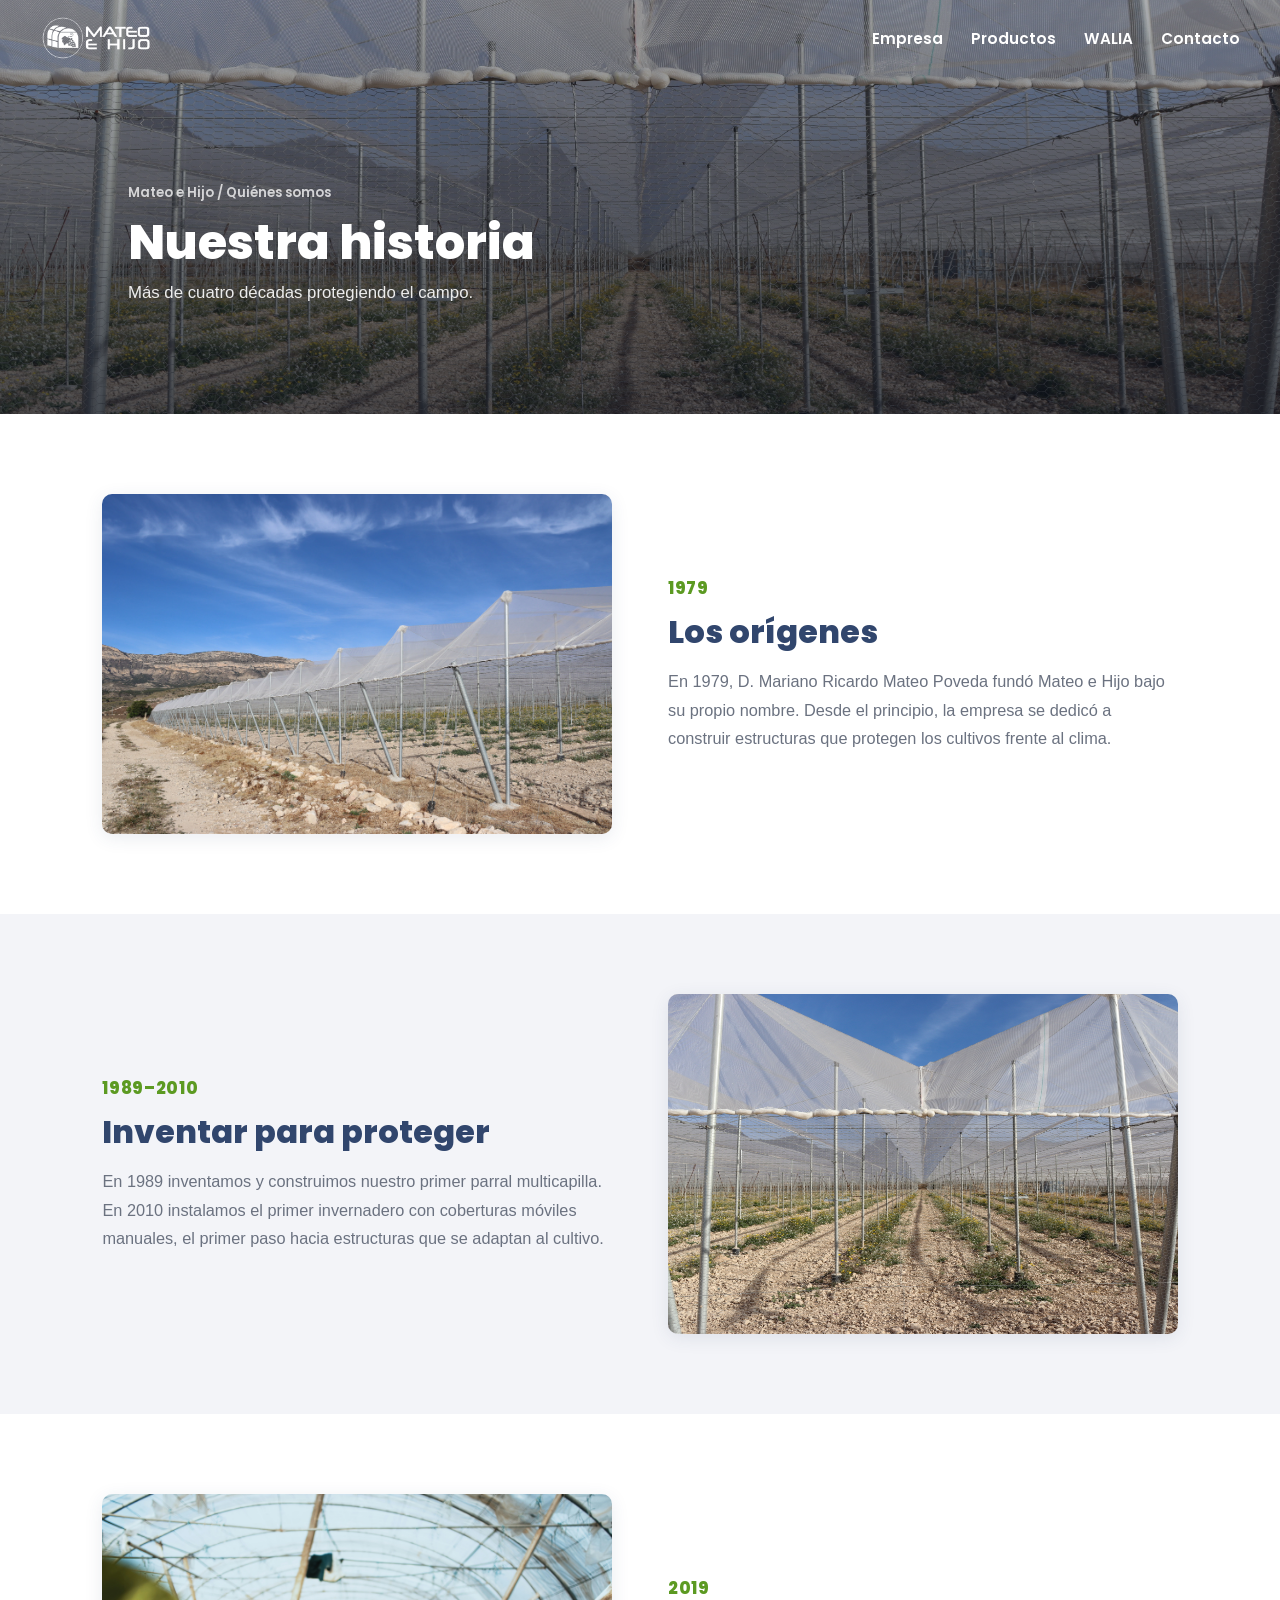
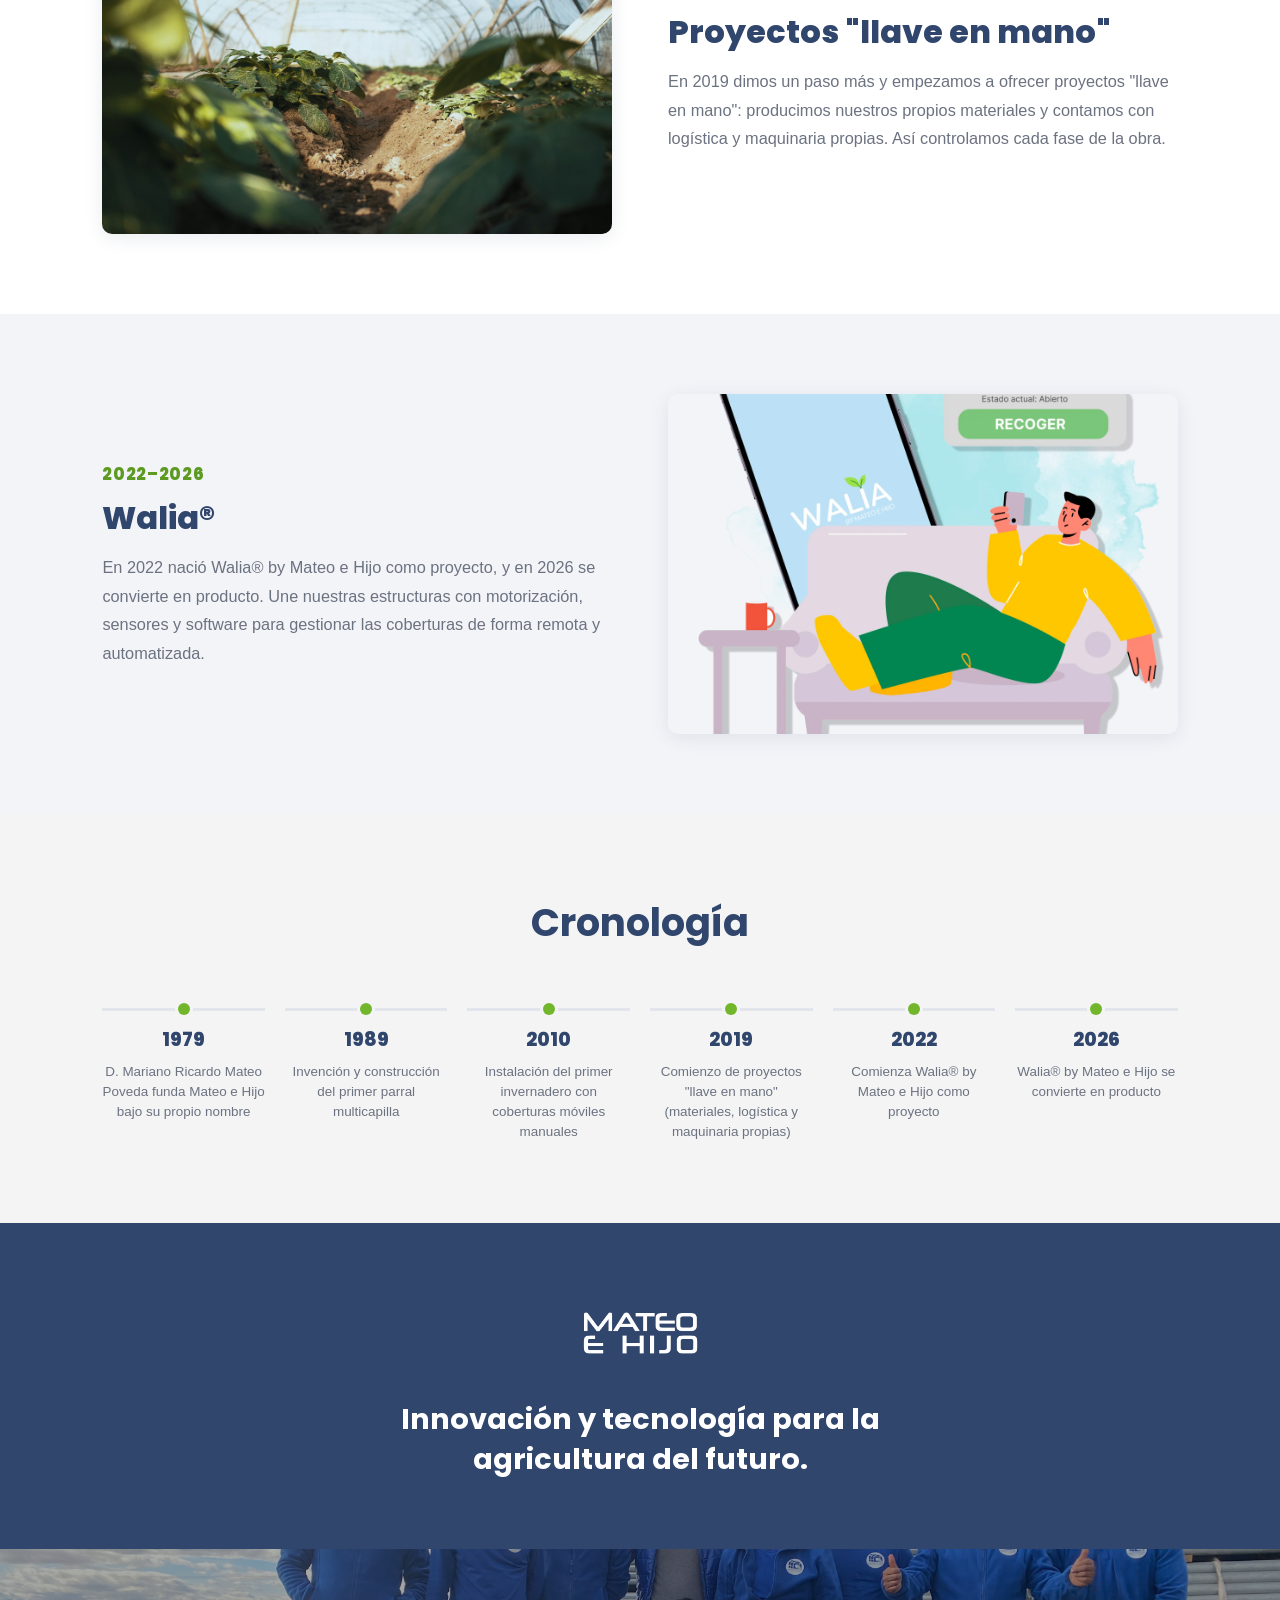
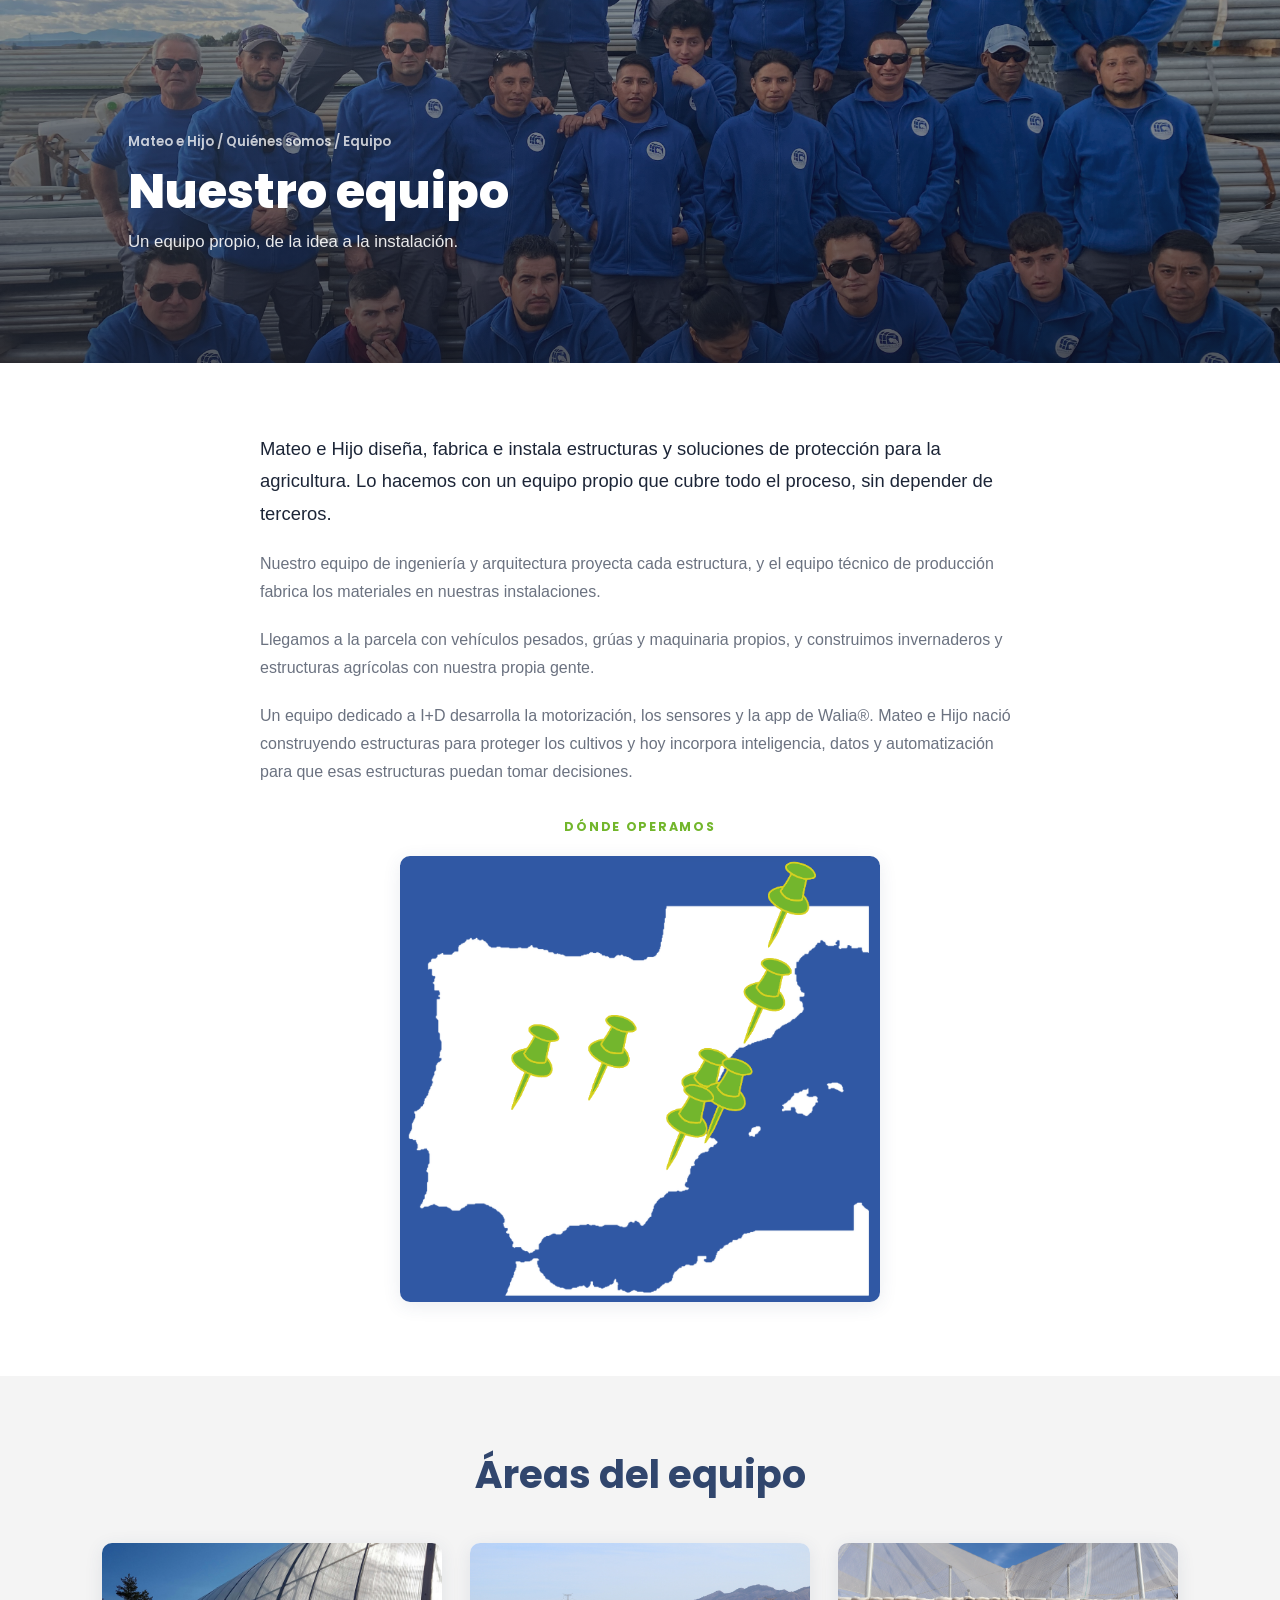
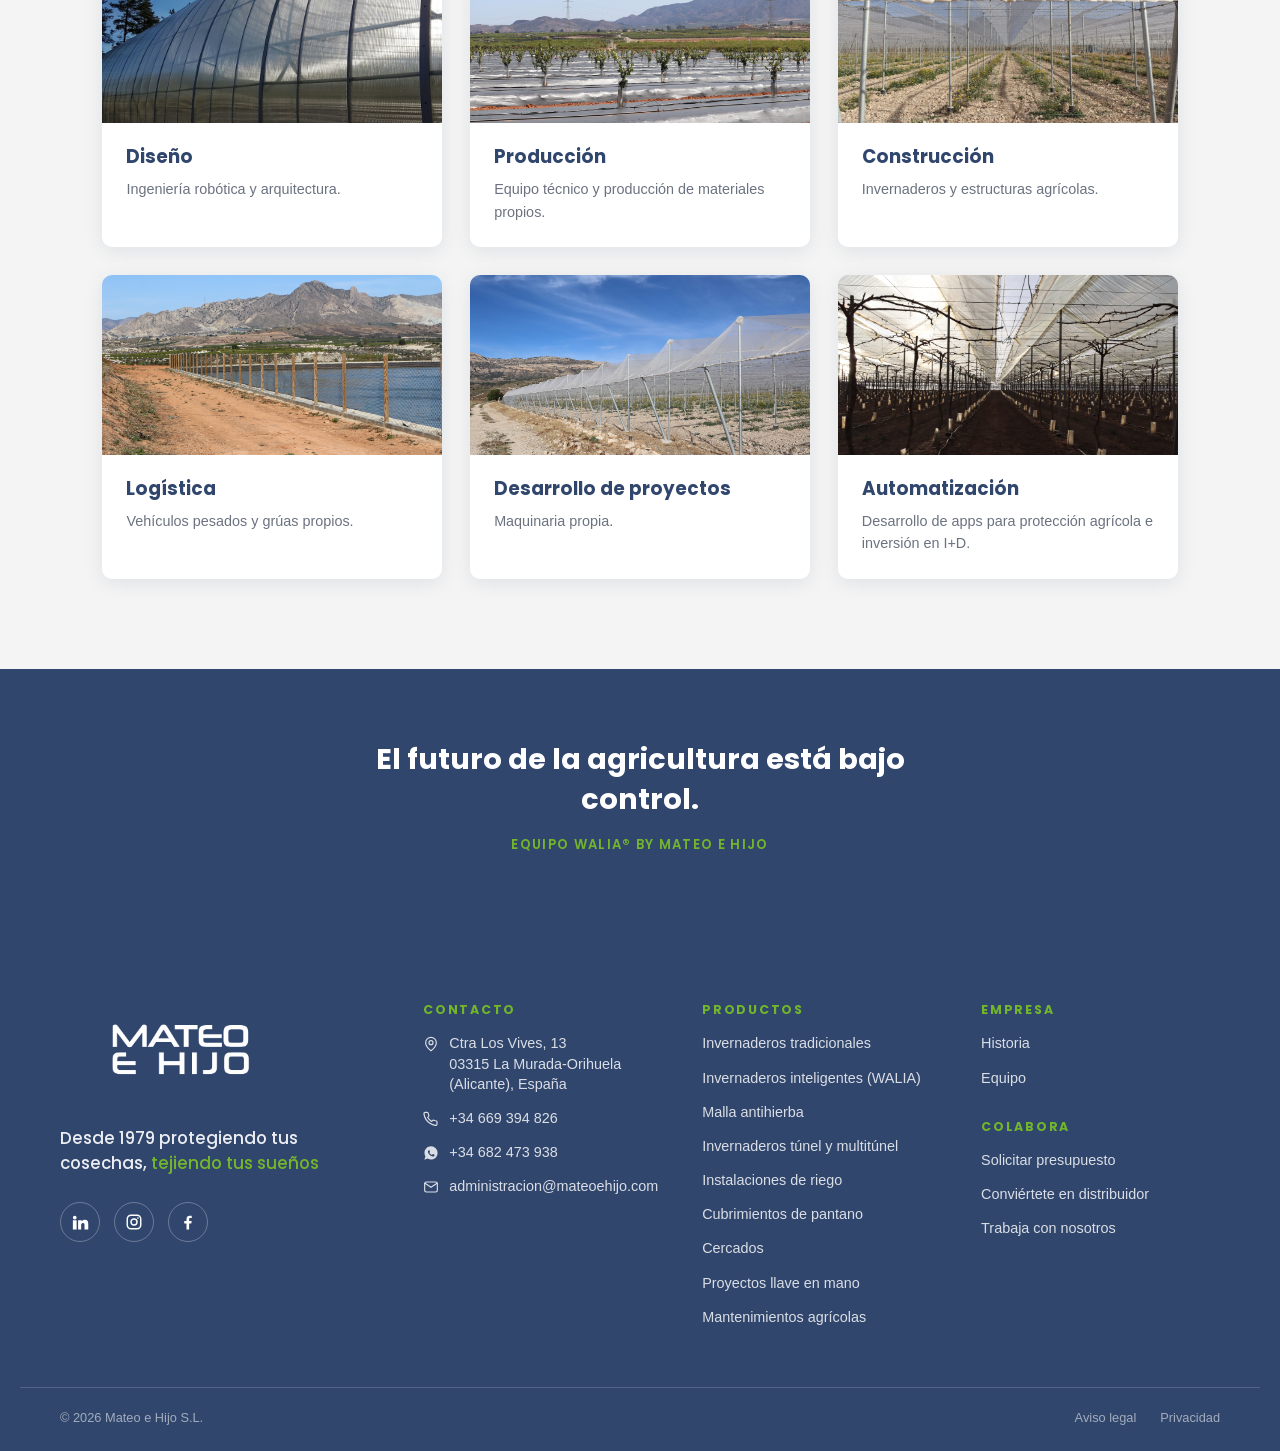
==== empresa/empresa.html @ 3760b64e "pagina historia y equipo" ====
<!DOCTYPE html>
<html lang="es">
<head>
<meta charset="UTF-8">
<meta name="viewport" content="width=device-width, initial-scale=1.0">
<title>Quiénes somos — Historia y equipo | Mateo e Hijo</title>
<meta name="description" content="Desde 1979, Mateo e Hijo diseña, fabrica e instala estructuras agrícolas y WALIA con un equipo propio que cubre todo el proceso, de la idea a la instalación.">
<link rel="stylesheet" href="https://fonts.googleapis.com/css2?family=Poppins:wght@400;500;600;700;800&display=swap">
<link rel="stylesheet" href="../styles.css">
<link rel="stylesheet" href="empresa.css">
</head>
<body data-base="../">

<nav id="navbar">
  <a href="../index.html" class="nav-logo">
    <img src="../assets/logo-rect-white.webp" alt="Mateo e Hijo" class="logo-white">
    <img src="../assets/logo.png" alt="Mateo e Hijo" class="logo-color">
  </a>
  <button id="navToggle" aria-label="Abrir menú" aria-expanded="false">
    <span></span><span></span><span></span>
  </button>
  <ul id="navMenu">
    <li class="has-dropdown">
      <a href="#historia">Empresa</a>
      <div class="dropdown">
        <a href="#historia">Historia</a>
        <a href="#equipo">Equipo</a>
      </div>
    </li>
    <li class="has-dropdown">
      <a href="../productos/productos.html">Productos</a>
      <div class="dropdown" id="productosDropdown"></div>
    </li>
    <li><a href="../walia/walia.html">WALIA</a></li>
    <li class="has-dropdown">
      <a href="../index.html#formulario">Contacto</a>
      <div class="dropdown">
        <a href="../index.html?asunto=Solicitar%20presupuesto#formulario">Solicitar presupuesto</a>
        <a href="../index.html?asunto=Conviértete%20en%20distribuidor#formulario">Conviértete en distribuidor</a>
        <a href="../index.html?asunto=Trabaja%20con%20nosotros#formulario">Trabaja con nosotros</a>
      </div>
    </li>
  </ul>
</nav>

<!-- ============ HISTORIA ============ -->
<header id="historia" class="emp-hero">
  <img src="../assets/cat-invernaderos-tradicionales.jpg" alt="Parral agrícola de Mateo e Hijo" class="emp-hero-img">
  <div class="emp-hero-scrim"></div>
  <div class="emp-hero-content">
    <span class="emp-breadcrumb"><a href="../index.html">Mateo e Hijo</a> / Quiénes somos</span>
    <h1>Nuestra historia</h1>
    <p>Más de cuatro décadas protegiendo el campo.</p>
  </div>
</header>

<section class="emp-block">
  <div class="emp-split">
    <div class="emp-split-media">
      <!-- Imagen provisional: sustituir por foto real de los orígenes (IMG_1975) cuando esté disponible en alta resolución -->
      <img src="../assets/cat-llave-en-mano.jpg" alt="Estructura agrícola en el campo, imagen provisional de los orígenes de la empresa">
    </div>
    <div class="emp-split-copy">
      <span class="emp-split-year">1979</span>
      <h2>Los orígenes</h2>
      <p>En 1979, D. Mariano Ricardo Mateo Poveda fundó Mateo e Hijo bajo su propio nombre. Desde el principio, la empresa se dedicó a construir estructuras que protegen los cultivos frente al clima.</p>
    </div>
  </div>
</section>

<section class="emp-block emp-block-alt">
  <div class="emp-split">
    <div class="emp-split-copy">
      <span class="emp-split-year">1989–2010</span>
      <h2>Inventar para proteger</h2>
      <p>En 1989 inventamos y construimos nuestro primer parral multicapilla. En 2010 instalamos el primer invernadero con coberturas móviles manuales, el primer paso hacia estructuras que se adaptan al cultivo.</p>
    </div>
    <div class="emp-split-media">
      <img src="../assets/cat-invernaderos-tradicionales.jpg" alt="Parral multicapilla en el campo">
    </div>
  </div>
</section>

<section class="emp-block">
  <div class="emp-split">
    <div class="emp-split-media">
      <!-- Imagen provisional: sustituir por foto real de camión con grúa / maquinaria propia (IMG_1975) cuando esté disponible en alta resolución -->
      <img src="../assets/cat-mantenimientos.jpg" alt="Trabajo agrícola en invernadero, imagen provisional de los proyectos llave en mano">
    </div>
    <div class="emp-split-copy">
      <span class="emp-split-year">2019</span>
      <h2>Proyectos "llave en mano"</h2>
      <p>En 2019 dimos un paso más y empezamos a ofrecer proyectos "llave en mano": producimos nuestros propios materiales y contamos con logística y maquinaria propias. Así controlamos cada fase de la obra.</p>
    </div>
  </div>
</section>

<section class="emp-block emp-block-alt">
  <div class="emp-split">
    <div class="emp-split-copy">
      <span class="emp-split-year">2022–2026</span>
      <h2>Walia®</h2>
      <p>En 2022 nació Walia® by Mateo e Hijo como proyecto, y en 2026 se convierte en producto. Une nuestras estructuras con motorización, sensores y software para gestionar las coberturas de forma remota y automatizada.</p>
    </div>
    <div class="emp-split-media">
      <img src="../assets/walia-app.png" alt="Captura de la app Walia® controlando el estado de un invernadero desde el móvil">
    </div>
  </div>
</section>

<section class="emp-timeline-section">
  <h2 class="section-heading">Cronología</h2>
  <div class="emp-timeline">
    <div class="emp-timeline-item">
      <span class="emp-timeline-year">1979</span>
      <p>D. Mariano Ricardo Mateo Poveda funda Mateo e Hijo bajo su propio nombre</p>
    </div>
    <div class="emp-timeline-item">
      <span class="emp-timeline-year">1989</span>
      <p>Invención y construcción del primer parral multicapilla</p>
    </div>
    <div class="emp-timeline-item">
      <span class="emp-timeline-year">2010</span>
      <p>Instalación del primer invernadero con coberturas móviles manuales</p>
    </div>
    <div class="emp-timeline-item">
      <span class="emp-timeline-year">2019</span>
      <p>Comienzo de proyectos "llave en mano" (materiales, logística y maquinaria propias)</p>
    </div>
    <div class="emp-timeline-item">
      <span class="emp-timeline-year">2022</span>
      <p>Comienza Walia® by Mateo e Hijo como proyecto</p>
    </div>
    <div class="emp-timeline-item">
      <span class="emp-timeline-year">2026</span>
      <p>Walia® by Mateo e Hijo se convierte en producto</p>
    </div>
  </div>
</section>

<section class="emp-closing">
  <img src="../assets/letras-white.webp" alt="Mateo e Hijo" class="emp-closing-logo">
  <p class="emp-closing-phrase">Innovación y tecnología para la agricultura del futuro.</p>
</section>

<!-- ============ EQUIPO ============ -->
<header id="equipo" class="emp-hero">
  <img src="../assets/IMG_9175.jpg" alt="Equipo de Mateo e Hijo junto al material de invernaderos en la nave" class="emp-hero-img">
  <div class="emp-hero-scrim"></div>
  <div class="emp-hero-content">
    <span class="emp-breadcrumb"><a href="../index.html">Mateo e Hijo</a> / Quiénes somos / Equipo</span>
    <h1>Nuestro equipo</h1>
    <p>Un equipo propio, de la idea a la instalación.</p>
  </div>
</header>

<section class="emp-team-intro">
  <div class="emp-team-intro-inner">
    <p class="emp-lead">Mateo e Hijo diseña, fabrica e instala estructuras y soluciones de protección para la agricultura. Lo hacemos con un equipo propio que cubre todo el proceso, sin depender de terceros.</p>
    <p>Nuestro equipo de ingeniería y arquitectura proyecta cada estructura, y el equipo técnico de producción fabrica los materiales en nuestras instalaciones.</p>
    <p>Llegamos a la parcela con vehículos pesados, grúas y maquinaria propios, y construimos invernaderos y estructuras agrícolas con nuestra propia gente.</p>
    <p>Un equipo dedicado a I+D desarrolla la motorización, los sensores y la app de Walia®. Mateo e Hijo nació construyendo estructuras para proteger los cultivos y hoy incorpora inteligencia, datos y automatización para que esas estructuras puedan tomar decisiones.</p>
  </div>
</section>

<section class="emp-coverage">
  <span class="emp-eyebrow emp-center">Dónde operamos</span>
  <img src="../assets/MAPA.png" alt="Mapa de la zona de Levante español con los puntos donde opera Mateo e Hijo" class="emp-coverage-map">
</section>

<section class="emp-grid-section">
  <h2 class="section-heading">Áreas del equipo</h2>
  <div class="emp-grid">
    <div class="emp-card">
      <div class="emp-card-media">
        <!-- Imagen provisional: sustituir por foto real del equipo de diseño (IMG_1975) cuando esté disponible en alta resolución -->
        <img src="../assets/cat-tunel.jpg" alt="Diseño de estructuras agrícolas, imagen provisional">
      </div>
      <h3>Diseño</h3>
      <p>Ingeniería robótica y arquitectura.</p>
    </div>
    <div class="emp-card">
      <div class="emp-card-media">
        <!-- Imagen provisional: sustituir por foto real del equipo de producción (IMG_1975) cuando esté disponible en alta resolución -->
        <img src="../assets/cat-malla-antihierba.jpg" alt="Producción de materiales propios, imagen provisional">
      </div>
      <h3>Producción</h3>
      <p>Equipo técnico y producción de materiales propios.</p>
    </div>
    <div class="emp-card">
      <div class="emp-card-media">
        <img src="../assets/cat-invernaderos-tradicionales.jpg" alt="Construcción de invernaderos y estructuras agrícolas">
      </div>
      <h3>Construcción</h3>
      <p>Invernaderos y estructuras agrícolas.</p>
    </div>
    <div class="emp-card">
      <div class="emp-card-media">
        <!-- Imagen provisional: sustituir por foto real de vehículos y grúas propios (IMG_1975) cuando esté disponible en alta resolución -->
        <img src="../assets/cat-pantano.jpg" alt="Logística con vehículos pesados y grúas propios, imagen provisional">
      </div>
      <h3>Logística</h3>
      <p>Vehículos pesados y grúas propios.</p>
    </div>
    <div class="emp-card">
      <div class="emp-card-media">
        <img src="../assets/cat-llave-en-mano.jpg" alt="Maquinaria propia para el desarrollo de proyectos">
      </div>
      <h3>Desarrollo de proyectos</h3>
      <p>Maquinaria propia.</p>
    </div>
    <div class="emp-card">
      <div class="emp-card-media">
        <img src="../assets/cat-walia.jpg" alt="Automatización y desarrollo de apps para protección agrícola">
      </div>
      <h3>Automatización</h3>
      <p>Desarrollo de apps para protección agrícola e inversión en I+D.</p>
    </div>
  </div>
</section>

<section class="emp-closing">
  <p class="emp-closing-phrase">El futuro de la agricultura está bajo control.</p>
  <p class="emp-closing-signature">Equipo Walia® by Mateo e Hijo</p>
</section>

<div id="privacyModal" class="modal-overlay" hidden>
  <div class="modal-box">
    <div class="modal-header">
      <h2>Política de Privacidad</h2>
      <button id="closePrivacy" aria-label="Cerrar">×</button>
    </div>
    <div class="modal-body">
      <p>En cumplimiento del Reglamento (UE) 2016/679 y de la Ley Orgánica de Protección de Datos de Carácter Personal, le informamos de que la identidad del responsable que trata sus datos es:</p>
      <p class="modal-bold">MANTENIMIENTOS Y ESTRUCT. AGRÍCOLAS MATEO E HIJO, S.L.U.<br>CIF: B42531897<br>Ctra Los Vives, 13 · 03315 Orihuela (Alicante)<br><a href="mailto:administracion@mateoehijo.com">administracion@mateoehijo.com</a></p>
      <p>Los datos personales que tratamos en nuestra organización son los mínimos necesarios para contactar con usted, con la finalidad de enviarle información, incluida, en su caso, la comercial y/o publicitaria.</p>
      <p>Le informamos de que todos ellos están protegidos con las seguridades necesarias y de que serán conservados exclusivamente hasta la finalización de la relación comercial o laboral. Este tratamiento se basa en nuestro interés legítimo en comunicarnos con usted, en cumplimiento y/o mantenimiento de relaciones comerciales o laborales.</p>
      <p>Le informamos de que no compartiremos sus datos personales facilitados por usted.</p>
      <p>Recuerde que tiene una serie de derechos en relación con el uso de sus datos personales. Le garantizamos el ejercicio del derecho de acceso, rectificación, supresión, oposición, limitación, portabilidad y oposición a la toma de decisiones.</p>
      <p>A fin de que sus datos sean un fiel reflejo de la realidad, no dude en hacer uso de su derecho de rectificación en el caso de que estos sufran alguna modificación, cambio o anulación.</p>
      <p>Puede ejercer todos estos derechos remitiendo un email a la dirección arriba indicada. También tiene derecho a presentar reclamaciones ante la Agencia Española de Protección de Datos y acudir a los Tribunales de Justicia.</p>
    </div>
  </div>
</div>

<footer id="contacto">
  <div class="footer-grid">
    <div class="footer-brand">
      <img src="../assets/letras-white.webp" alt="MATEO E HIJO" class="footer-logo">
      <p class="footer-tagline">Desde 1979 protegiendo tus cosechas, <span class="accent-green">tejiendo tus sueños</span></p>
      <div class="social-links">
        <a href="https://www.linkedin.com/in/mateo-e-hijo-s-l-17a738368/" target="_blank" rel="noopener" aria-label="LinkedIn">
          <svg width="18" height="18" viewBox="0 0 24 24" fill="currentColor"><path d="M4.98 3.5a2.5 2.5 0 1 1 0 5 2.5 2.5 0 0 1 0-5zM2.5 9.5h5V22h-5zM9.5 9.5h4.8v1.7h.07c.67-1.2 2.3-2.05 4.13-2.05 3.3 0 4.5 2 4.5 5.4V22h-5v-6.2c0-1.5-.5-2.6-1.9-2.6-1.3 0-2.1.9-2.4 1.8-.1.3-.13.7-.13 1.1V22h-4.07z"/></svg>
        </a>
        <a href="https://www.instagram.com/mateoehijo.sl/" target="_blank" rel="noopener" aria-label="Instagram">
          <svg width="18" height="18" viewBox="0 0 24 24" fill="none" stroke="currentColor" stroke-width="1.9" stroke-linecap="round"><rect x="3" y="3" width="18" height="18" rx="5"></rect><circle cx="12" cy="12" r="4"></circle><circle cx="17.2" cy="6.8" r="1.1" fill="currentColor" stroke="none"></circle></svg>
        </a>
        <a href="https://www.facebook.com/mateoehijo/" target="_blank" rel="noopener" aria-label="Facebook">
          <svg width="18" height="18" viewBox="0 0 24 24" fill="currentColor"><path d="M13.5 22v-8h2.9l.45-3.4H13.5V8.4c0-.98.28-1.65 1.7-1.65h1.8V3.7c-.31-.04-1.38-.13-2.63-.13-2.6 0-4.37 1.58-4.37 4.5v2.53H7v3.4h3V22z"/></svg>
        </a>
      </div>
    </div>

    <div class="footer-col">
      <span class="footer-heading">Contacto</span>
      <a href="https://www.google.com/maps/search/?api=1&query=Ctra+Los+Vives+13+03315+La+Murada+Orihuela+Alicante" target="_blank" rel="noopener" class="footer-link footer-link-icon">
        <svg width="16" height="16" viewBox="0 0 24 24" fill="none" stroke="currentColor" stroke-width="1.75" stroke-linecap="round"><path d="M20 10c0 6-8 12-8 12s-8-6-8-12a8 8 0 1 1 16 0z"></path><circle cx="12" cy="10" r="3"></circle></svg>
        <span>Ctra Los Vives, 13<br>03315 La Murada-Orihuela<br>(Alicante), España</span>
      </a>
      <a href="tel:+34669394826" class="footer-link footer-link-icon">
        <svg width="16" height="16" viewBox="0 0 24 24" fill="none" stroke="currentColor" stroke-width="1.75" stroke-linecap="round"><path d="M21 16.9v2.6a2 2 0 0 1-2.2 2 19.5 19.5 0 0 1-8.5-3 19.2 19.2 0 0 1-5.9-5.9 19.5 19.5 0 0 1-3-8.6A2 2 0 0 1 3.4 2H6a2 2 0 0 1 2 1.7c.1.9.35 1.8.7 2.7a2 2 0 0 1-.45 2.1L7.1 9.7a15.5 15.5 0 0 0 5.9 5.9l1.2-1.2a2 2 0 0 1 2.1-.45c.9.35 1.8.6 2.7.7A2 2 0 0 1 21 16.9z"></path></svg>
        <span>+34 669 394 826</span>
      </a>
      <a href="https://wa.me/34682473938" target="_blank" rel="noopener" class="footer-link footer-link-icon">
        <svg width="16" height="16" viewBox="0 0 24 24" fill="currentColor"><path d="M12.04 2C6.6 2 2.2 6.4 2.2 11.84c0 1.94.53 3.75 1.45 5.3L2 22l4.98-1.6a9.8 9.8 0 0 0 5.06 1.4c5.44 0 9.84-4.4 9.84-9.84S17.48 2 12.04 2zm5.7 13.9c-.24.68-1.4 1.32-1.94 1.37-.53.05-1.02.2-3.44-.9-2.42-1.1-3.94-3.6-4.06-3.76-.12-.17-.96-1.3-.96-2.48s.62-1.76.84-2c.22-.24.48-.3.65-.3h.46c.15 0 .35-.03.53.42.2.5.66 1.7.72 1.83.06.12.1.27.02.43-.09.17-.5.68-.68.86-.12.13-.25.27-.1.53.14.26.64 1.07 1.37 1.73.94.85 1.73 1.11 1.98 1.24.25.12.4.1.55-.06.15-.17.64-.75.81-1 .18-.26.35-.21.58-.13.24.09 1.5.71 1.76.84.26.13.43.19.5.3.06.1.06.63-.18 1.31z"/></svg>
        <span>+34 682 473 938</span>
      </a>
      <a href="mailto:administracion@mateoehijo.com" class="footer-link footer-link-icon">
        <svg width="16" height="16" viewBox="0 0 24 24" fill="none" stroke="currentColor" stroke-width="1.75" stroke-linecap="round"><rect x="2.5" y="4.5" width="19" height="15" rx="2.5"></rect><path d="m3 6.5 9 6 9-6"></path></svg>
        <span>administracion@mateoehijo.com</span>
      </a>
    </div>

    <div class="footer-col" id="footerProductos">
      <span class="footer-heading">Productos</span>
    </div>

    <div class="footer-col-group">
      <div class="footer-col">
        <span class="footer-heading">Empresa</span>
        <a href="#historia" class="footer-link">Historia</a>
        <a href="#equipo" class="footer-link">Equipo</a>
      </div>
      <div class="footer-col">
        <span class="footer-heading">Colabora</span>
        <a href="../index.html?asunto=Solicitar%20presupuesto#formulario" class="footer-link">Solicitar presupuesto</a>
        <a href="../index.html?asunto=Conviértete%20en%20distribuidor#formulario" class="footer-link">Conviértete en distribuidor</a>
        <a href="../index.html?asunto=Trabaja%20con%20nosotros#formulario" class="footer-link">Trabaja con nosotros</a>
      </div>
    </div>
  </div>

  <div class="footer-bottom">
    <span>© 2026 Mateo e Hijo S.L.</span>
    <div class="footer-bottom-links">
      <a href="../index.html#contacto">Aviso legal</a>
      <a href="#" id="openPrivacy2">Privacidad</a>
    </div>
  </div>
</footer>

<script src="../products-data.js"></script>
<script src="../common.js"></script>
</body>
</html>
---- styles.css ----
:root {
  --meh-navy: #31466D;
  --meh-blue: #3058A4;
  --meh-cyan: #00A9E0;
  --meh-green: #72B62B;
  --meh-green-deep: #5C9A22;
  --meh-white: #FFFFFF;
  --meh-bg: #F0F0F0;
  --meh-surface: #F3F4F8;
  --meh-surface-2: #F4F4F4;
  --meh-line: #E2E5EC;
  --meh-gray-500: #6B7280;
  --meh-ink: #1C2537;
  --shadow-nav: 0 2px 10px rgba(0,0,0,.10);
  --shadow-card: 0 4px 18px rgba(49,70,109,.10);
  --shadow-submenu: 0 8px 16px rgba(0,0,0,.18);
  --radius-md: 10px;
  --radius-pill: 999px;
  --font-display: 'Poppins', 'Segoe UI', Arial, sans-serif;
  --font-body: Arial, 'Helvetica Neue', Helvetica, sans-serif;
}

* { box-sizing: border-box; }
html { scroll-behavior: smooth; }
body { margin: 0; font-family: var(--font-body); background: var(--meh-bg); overflow-x: hidden; color: var(--meh-ink); }
img { max-width: 100%; }
a { color: var(--meh-cyan); text-decoration: none; }
a:hover { color: var(--meh-navy); }

/* ---------- NAV ---------- */
#navbar {
  position: fixed; top: 0; left: 0; right: 0; z-index: 100;
  display: flex; align-items: center; justify-content: space-between;
  padding: 0 40px; height: 76px; background: transparent;
  transition: background .3s ease, box-shadow .3s ease;
}
#navbar.solid { background: var(--meh-surface); box-shadow: var(--shadow-nav); }
.nav-logo { display: flex; align-items: center; gap: 14px; text-decoration: none; }
.nav-logo img { height: 46px; }
.nav-logo .logo-color { display: none; }
#navbar.solid .logo-white { display: none; }
#navbar.solid .logo-color { display: block; }

#navMenu { list-style: none; display: flex; align-items: center; gap: 28px; margin: 0; padding: 0; }
#navMenu > li { position: relative; padding: 26px 0; }
#navMenu > li > a {
  font-family: var(--font-display); font-weight: 600; font-size: .95rem; color: #fff;
}
#navbar.solid #navMenu > li > a { color: var(--meh-navy); }
.dropdown {
  position: absolute; top: 100%; left: -18px; min-width: 200px;
  background: #fff; border-radius: var(--radius-md); box-shadow: var(--shadow-submenu);
  padding: 10px 0; display: none; z-index: 10;
}
#navMenu > li:last-child .dropdown { left: auto; right: -18px; min-width: 250px; }
#navMenu > li:nth-child(2) .dropdown { min-width: 280px; }
#navMenu > li:hover .dropdown, #navMenu > li.open .dropdown { display: block; }
.dropdown a { display: block; padding: 9px 20px; font-size: .9rem; color: var(--meh-navy); }
.dropdown a:hover { color: var(--meh-cyan); }
#navToggle { display: none; background: none; border: none; cursor: pointer; padding: 8px; flex-direction: column; gap: 5px; }
#navToggle span { display: block; width: 26px; height: 2px; background: #fff; transition: background .3s; }
#navbar.solid #navToggle span { background: var(--meh-navy); }

/* ---------- BUTTONS ---------- */
.btn {
  display: inline-block; padding: 14px 32px; border-radius: var(--radius-pill);
  font-family: var(--font-display); font-weight: 600; font-size: 1rem;
  border: none; cursor: pointer; transition: background .3s ease, opacity .3s ease;
}
.btn-green { background: var(--meh-green); color: #fff; }
.btn-green:hover { background: var(--meh-green-deep); color: #fff; }
.btn-primary { background: var(--meh-blue); color: #fff; }
.btn-primary:hover { background: var(--meh-navy); color: #fff; }
.btn-navy { background: var(--meh-navy); color: #fff; }
.btn-navy:hover { background: var(--meh-blue); color: #fff; }

.badge { display: inline-block; padding: 8px 18px; border-radius: var(--radius-pill); font-family: var(--font-display); font-weight: 600; font-size: .85rem; letter-spacing: .04em; }
.badge-green { background: var(--meh-green); color: #fff; }

.accent-green { color: var(--meh-green); }

/* ---------- HERO ---------- */
.hero { position: relative; height: 100vh; min-height: 640px; overflow: hidden; }
.hero-img { position: absolute; inset: 0; width: 100%; height: 100%; object-fit: cover; }
.hero-scrim { position: absolute; inset: 0; background: linear-gradient(180deg, #31466D00, rgba(49,70,109,.75)); }
.hero-content {
  position: relative; z-index: 1; height: 100%; display: flex; flex-direction: column;
  align-items: center; justify-content: center; text-align: center; padding: 0 24px; gap: 26px;
}
.hero-wordmark { width: min(760px, 88vw); height: auto; }
.hero-tagline { color: #fff; font-family: var(--font-display); font-weight: 600; font-size: clamp(1.2rem, 2.4vw, 1.7rem); margin: 0; }
.hero-actions { display: flex; gap: 14px; margin-top: 8px; flex-wrap: wrap; justify-content: center; }

/* ---------- COMPANY STRIP ---------- */
.company-strip {
  background: var(--meh-navy); padding: 70px 10%; display: flex; flex-wrap: wrap;
  gap: 50px; align-items: center; justify-content: center;
}
.stat-callout { text-align: center; color: #fff; flex: 0 0 auto; }
.stat-value { font-family: var(--font-display); font-weight: 800; font-size: 4rem; line-height: 1; }
.stat-label { font-family: var(--font-display); font-weight: 600; font-size: 1.1rem; opacity: .85; }
.stat-range { font-size: .85rem; opacity: .6; margin-top: 4px; }
.company-copy { flex: 1 1 320px; max-width: 520px; }
.company-copy h2 { font-family: var(--font-display); font-weight: 700; font-size: clamp(1.6rem, 3vw, 2.4rem); color: #fff; margin: 0 0 10px; line-height: 1.2; }
.company-copy p { color: rgba(255,255,255,.75); font-size: 1.05rem; margin: 0; }

/* ---------- PRODUCTS / CAROUSEL ---------- */
.products-section { background: var(--meh-surface-2); padding: 70px 0; }
.section-heading {
  text-align: center; font-family: var(--font-display); font-weight: 700; font-size: clamp(1.8rem, 3.5vw, 2.4rem);
  color: var(--meh-navy); margin: 0 0 10px;
}
.products-subheading { text-align: center; color: var(--meh-gray-500); font-size: 1rem; margin: 0; }
.products-subheading a { color: var(--meh-blue); font-weight: 600; }
.products-subheading a:hover { color: var(--meh-navy); }
.carousel { position: relative; max-width: 1100px; margin: 40px auto 0; padding: 0 60px; }
.carousel-viewport { overflow: hidden; border-radius: var(--radius-md); }
.carousel-track { display: flex; transition: transform .5s ease; }
.carousel-slide { flex: 0 0 100%; position: relative; }
.carousel-slide-link { display: block; position: relative; }
.carousel-slide img { width: 100%; height: 460px; object-fit: cover; display: block; }
.carousel-caption {
  position: absolute; left: 0; right: 0; bottom: 0; padding: 24px 32px;
  background: linear-gradient(0deg, rgba(49,70,109,.85), rgba(49,70,109,0));
  display: flex; align-items: center; justify-content: space-between; gap: 12px;
}
.carousel-caption span { color: #fff; font-family: var(--font-display); font-weight: 700; font-size: 1.3rem; }
.carousel-caption::after {
  content: 'Ver más ›'; color: #fff; font-family: var(--font-display); font-weight: 600;
  font-size: .85rem; opacity: .85; white-space: nowrap;
}
.carousel-btn {
  position: absolute; top: 50%; transform: translateY(-50%); width: 44px; height: 44px;
  border-radius: 50%; border: none; background: #fff; box-shadow: var(--shadow-card);
  font-size: 1.2rem; color: var(--meh-navy); cursor: pointer;
}
.carousel-prev { left: 16px; }
.carousel-next { right: 16px; }
.carousel-dots { display: flex; justify-content: center; gap: 8px; margin-top: 20px; }
.carousel-dots span { width: 9px; height: 9px; border-radius: 50%; cursor: pointer; background: #c7cde0; }
.carousel-dots span.active { background: var(--meh-navy); }

/* ---------- WALIA TEASER ---------- */
.walia-teaser { position: relative; min-height: 420px; display: flex; align-items: center; justify-content: center; overflow: hidden; }
.walia-img { position: absolute; inset: 0; width: 100%; height: 100%; object-fit: cover; }
.walia-scrim { position: absolute; inset: 0; background: rgba(49,70,109,.80); }
.walia-content { position: relative; z-index: 1; text-align: center; padding: 40px 24px; display: flex; flex-direction: column; align-items: center; gap: 18px; }
.walia-title { color: #fff; font-family: var(--font-display); font-weight: 800; font-size: clamp(2.4rem, 6vw, 4rem); letter-spacing: .03em; }
.walia-content p { color: #fff; font-size: 1.1rem; margin: 0; }

/* ---------- CONTACT FORM ---------- */
.contact-section { background: var(--meh-bg); padding: 80px 10%; }
#contactForm { max-width: 640px; margin: 40px auto 0; display: flex; flex-direction: column; gap: 22px; }
.field { display: flex; flex-direction: column; gap: 6px; }
.field-row { display: flex; gap: 16px; flex-wrap: wrap; }
.field-row .field { flex: 1 1 200px; }
.field label { font-family: var(--font-display); font-weight: 600; font-size: .85rem; color: var(--meh-navy); }
.field input, .field select, .field textarea {
  padding: 12px 14px; border: 1px solid #d1d5db; border-radius: var(--radius-md);
  font-size: .95rem; font-family: var(--font-body); color: var(--meh-navy); background: #fff;
}
.field textarea { resize: vertical; }
.checkbox-field { display: flex; align-items: flex-start; gap: 10px; margin-top: 4px; }
.checkbox-field input { margin-top: 4px; }
.checkbox-field label { font-size: .82rem; color: var(--meh-gray-500); line-height: 1.5; }
#contactForm button[type="submit"] { align-self: flex-start; }
.form-sent-msg { color: var(--meh-green); font-weight: 600; margin: 0; }

/* ---------- PRIVACY MODAL ---------- */
.modal-overlay { position: fixed; inset: 0; z-index: 200; background: rgba(0,0,0,.55); display: flex; align-items: center; justify-content: center; padding: 24px; }
.modal-overlay[hidden] { display: none; }
.modal-box { background: #fff; border-radius: var(--radius-md); max-width: 720px; width: 100%; max-height: 80vh; overflow-y: auto; padding: 40px 44px; box-shadow: 0 16px 40px rgba(49,70,109,.25); }
.modal-header { display: flex; justify-content: space-between; align-items: flex-start; margin-bottom: 24px; }
.modal-header h2 { font-family: var(--font-display); font-weight: 700; font-size: 1.4rem; color: var(--meh-navy); margin: 0; }
.modal-header button { background: none; border: none; font-size: 1.5rem; color: var(--meh-gray-500); cursor: pointer; padding: 0; line-height: 1; }
.modal-body { font-size: .9rem; color: #374151; line-height: 1.75; }
.modal-body p { margin: 0 0 16px; }
.modal-bold { font-weight: 600; color: var(--meh-navy); }

/* ---------- FOOTER ---------- */
footer#contacto { background: var(--meh-navy); color: #fff; padding: 76px 0 0; }
.footer-grid {
  max-width: 1240px; margin: 0 auto; padding: 0 40px; display: grid;
  grid-template-columns: minmax(280px, 1.15fr) repeat(3, minmax(150px, .85fr)); gap: 56px 40px;
}
.footer-brand { display: flex; flex-direction: column; gap: 26px; }
.footer-logo { width: 240px; height: auto; }
.footer-tagline { margin: 0; font-family: var(--font-display); font-weight: 500; font-size: 1.05rem; line-height: 1.5; color: rgba(255,255,255,.9); max-width: 340px; }
.social-links { display: flex; gap: 14px; }
.social-links a { width: 40px; height: 40px; border-radius: 50%; border: 1px solid rgba(255,255,255,.28); display: flex; align-items: center; justify-content: center; color: #fff; }
.social-links a:hover { border-color: var(--meh-cyan); color: var(--meh-cyan); }
.footer-col { display: flex; flex-direction: column; gap: 14px; }
.footer-col-group { display: flex; flex-direction: column; gap: 30px; }
.footer-heading { font-family: var(--font-display); font-weight: 700; font-size: .78rem; letter-spacing: .14em; text-transform: uppercase; color: var(--meh-green); }
.footer-link { color: rgba(255,255,255,.82); font-size: .9rem; line-height: 1.4; }
.footer-link:hover { color: var(--meh-cyan); }
.footer-link-icon { display: flex; gap: 10px; align-items: flex-start; }
.footer-link-icon svg { flex: 0 0 16px; margin-top: 3px; }
.footer-bottom {
  max-width: 1240px; margin: 60px auto 0; padding: 22px 40px 26px; border-top: 1px solid rgba(255,255,255,.16);
  display: flex; flex-wrap: wrap; gap: 16px; justify-content: space-between; font-size: .8rem; color: rgba(255,255,255,.55);
}
.footer-bottom-links { display: flex; gap: 24px; }
.footer-bottom-links a { color: rgba(255,255,255,.55); }
.footer-bottom-links a:hover { color: var(--meh-cyan); }

/* ---------- RESPONSIVE ---------- */
@media (max-width: 900px) {
  .footer-grid { grid-template-columns: 1fr 1fr; }
}

@media (max-width: 768px) {
  #navToggle { display: flex; }
  #navMenu {
    position: absolute; top: 76px; left: 0; right: 0; background: #fff;
    flex-direction: column; align-items: stretch; gap: 0; padding: 8px 0;
    box-shadow: var(--shadow-nav); display: none;
  }
  #navMenu.open { display: flex; }
  #navMenu > li { padding: 0; width: 100%; }
  #navMenu > li > a { display: block; padding: 16px 24px; color: var(--meh-navy) !important; }
  .dropdown { position: static; box-shadow: none; padding-left: 16px; }
  .company-strip { padding: 50px 6%; }
  .contact-section { padding: 60px 6%; }
  .carousel { padding: 0 44px; }
  .carousel-slide img { height: 320px; }
  .footer-grid { grid-template-columns: 1fr; padding: 0 24px; }
  footer#contacto { padding: 56px 0 0; }
}

@media (max-width: 480px) {
  .hero-actions { flex-direction: column; width: 100%; }
  .hero-actions .btn { text-align: center; }
  .field-row { flex-direction: column; }
  .carousel-slide img { height: 240px; }
  .carousel-btn { width: 36px; height: 36px; }
}
---- empresa/empresa.css ----
/* ---------- PAGE HERO (reused for Historia + Equipo headers) ---------- */
.emp-hero { position: relative; padding-top: 76px; min-height: 46vh; display: flex; align-items: center; overflow: hidden; }
.emp-hero-img { position: absolute; inset: 0; width: 100%; height: 100%; object-fit: cover; }
.emp-hero-scrim { position: absolute; inset: 0; background: linear-gradient(180deg, rgba(15,20,32,.35) 0%, rgba(15,20,32,.72) 100%); }
.emp-hero-content { position: relative; z-index: 1; padding: 56px 10%; max-width: 720px; }
.emp-breadcrumb { color: rgba(255,255,255,.75); font-size: .82rem; font-family: var(--font-display); font-weight: 600; }
.emp-breadcrumb a { color: rgba(255,255,255,.75); }
.emp-breadcrumb a:hover { color: #fff; }
.emp-hero-content h1 { font-family: var(--font-display); font-weight: 800; font-size: clamp(2rem, 4.5vw, 3rem); color: #fff; margin: 14px 0 10px; line-height: 1.1; }
.emp-hero-content p { color: rgba(255,255,255,.9); font-size: 1.05rem; line-height: 1.6; margin: 0; max-width: 560px; }

/* ---------- SHARED EYEBROW / HEADINGS ---------- */
.emp-eyebrow { font-family: var(--font-display); font-weight: 700; font-size: .78rem; letter-spacing: .14em; text-transform: uppercase; color: var(--meh-green); display: block; margin-bottom: 12px; }
.emp-center { text-align: center; }

/* ---------- HISTORIA: ZIGZAG BLOCKS ---------- */
.emp-block { padding: 80px 8%; background: #fff; }
.emp-block-alt { background: var(--meh-surface); }
.emp-split { display: flex; flex-wrap: wrap; align-items: center; gap: 56px; max-width: 1180px; margin: 0 auto; }
.emp-split-media, .emp-split-copy { flex: 1 1 380px; }
.emp-split-media img { width: 100%; height: 340px; object-fit: cover; border-radius: var(--radius-md); box-shadow: var(--shadow-card); display: block; }
.emp-split-year { font-family: var(--font-display); font-weight: 800; font-size: 1.05rem; color: var(--meh-green-deep); display: block; margin-bottom: 12px; letter-spacing: .04em; }
.emp-split-copy h2 { font-family: var(--font-display); font-weight: 800; font-size: clamp(1.5rem, 2.8vw, 2rem); color: var(--meh-navy); margin: 0 0 16px; line-height: 1.2; }
.emp-split-copy p { color: var(--meh-gray-500); font-size: 1.02rem; line-height: 1.75; margin: 0; }

/* ---------- HISTORIA: TIMELINE ---------- */
.emp-timeline-section { padding: 80px 8%; background: var(--meh-surface-2); text-align: center; }
.emp-timeline {
  display: grid; grid-template-columns: repeat(6, 1fr); gap: 20px;
  max-width: 1220px; margin: 48px auto 0;
}
.emp-timeline-item { position: relative; padding-top: 26px; text-align: center; }
.emp-timeline-item::before { content: ''; position: absolute; top: 9px; left: 0; right: 0; height: 3px; background: var(--meh-line); }
.emp-timeline-item::after {
  content: ''; position: absolute; top: 4px; left: 50%; transform: translateX(-50%);
  width: 12px; height: 12px; border-radius: 50%; background: var(--meh-green); box-shadow: 0 0 0 3px var(--meh-surface-2);
}
.emp-timeline-year { display: block; font-family: var(--font-display); font-weight: 800; font-size: 1.2rem; color: var(--meh-navy); margin-bottom: 8px; }
.emp-timeline-item p { font-size: .84rem; color: var(--meh-gray-500); line-height: 1.5; margin: 0; }

/* ---------- SHARED CLOSING BANNER ---------- */
.emp-closing { padding: 70px 8%; text-align: center; background: var(--meh-navy); }
.emp-closing-logo { width: 200px; height: auto; margin: 0 auto 24px; display: block; }
.emp-closing-phrase { font-family: var(--font-display); font-weight: 700; font-size: clamp(1.3rem, 2.6vw, 1.8rem); color: #fff; margin: 0 auto; max-width: 620px; line-height: 1.4; }
.emp-closing-signature { margin: 16px 0 0; font-family: var(--font-display); font-weight: 600; font-size: .82rem; letter-spacing: .1em; text-transform: uppercase; color: var(--meh-green); }

/* ---------- EQUIPO: INTRO ---------- */
.emp-team-intro { padding: 70px 8% 16px; background: #fff; }
.emp-team-intro-inner { max-width: 760px; margin: 0 auto; display: flex; flex-direction: column; gap: 20px; }
.emp-team-intro-inner p { font-size: 1rem; line-height: 1.75; color: var(--meh-gray-500); margin: 0; }
.emp-team-intro-inner p.emp-lead { font-size: 1.15rem; color: var(--meh-ink); font-weight: 500; }

/* ---------- EQUIPO: COVERAGE MAP ---------- */
.emp-coverage { padding: 16px 8% 70px; background: #fff; text-align: center; }
.emp-coverage-map { max-width: 480px; width: 100%; height: auto; margin-top: 8px; border-radius: var(--radius-md); box-shadow: var(--shadow-card); }

/* ---------- EQUIPO: CARD GRID ---------- */
.emp-grid-section { padding: 70px 8% 90px; background: var(--meh-surface-2); }
.emp-grid { display: grid; grid-template-columns: repeat(auto-fit, minmax(260px, 1fr)); gap: 28px; max-width: 1200px; margin: 40px auto 0; }
.emp-card { background: #fff; border-radius: var(--radius-md); overflow: hidden; box-shadow: var(--shadow-card); display: flex; flex-direction: column; }
.emp-card-media { height: 180px; overflow: hidden; }
.emp-card-media img { width: 100%; height: 100%; object-fit: cover; display: block; }
.emp-card h3 { font-family: var(--font-display); font-weight: 700; font-size: 1.15rem; color: var(--meh-navy); margin: 20px 24px 8px; }
.emp-card p { font-size: .9rem; color: var(--meh-gray-500); line-height: 1.55; margin: 0 24px 24px; }

/* ---------- RESPONSIVE ---------- */
@media (max-width: 900px) {
  .emp-timeline { grid-template-columns: repeat(3, 1fr); }
  .emp-timeline-item { padding-top: 24px; margin-bottom: 20px; }
}

@media (max-width: 768px) {
  .emp-hero-content { padding: 40px 6%; }
  .emp-block { padding: 56px 6%; }
  .emp-split { gap: 32px; }
  .emp-split-media { order: -1; }
  .emp-split-media img { height: 260px; }
  .emp-timeline-section { padding: 56px 6%; }
  .emp-timeline { grid-template-columns: 1fr; gap: 28px; }
  .emp-team-intro { padding: 56px 6% 10px; }
  .emp-coverage { padding: 10px 6% 56px; }
  .emp-grid-section { padding: 56px 6% 64px; }
  .emp-closing { padding: 50px 6%; }
}

@media (max-width: 480px) {
  .emp-closing-logo { width: 160px; }
}
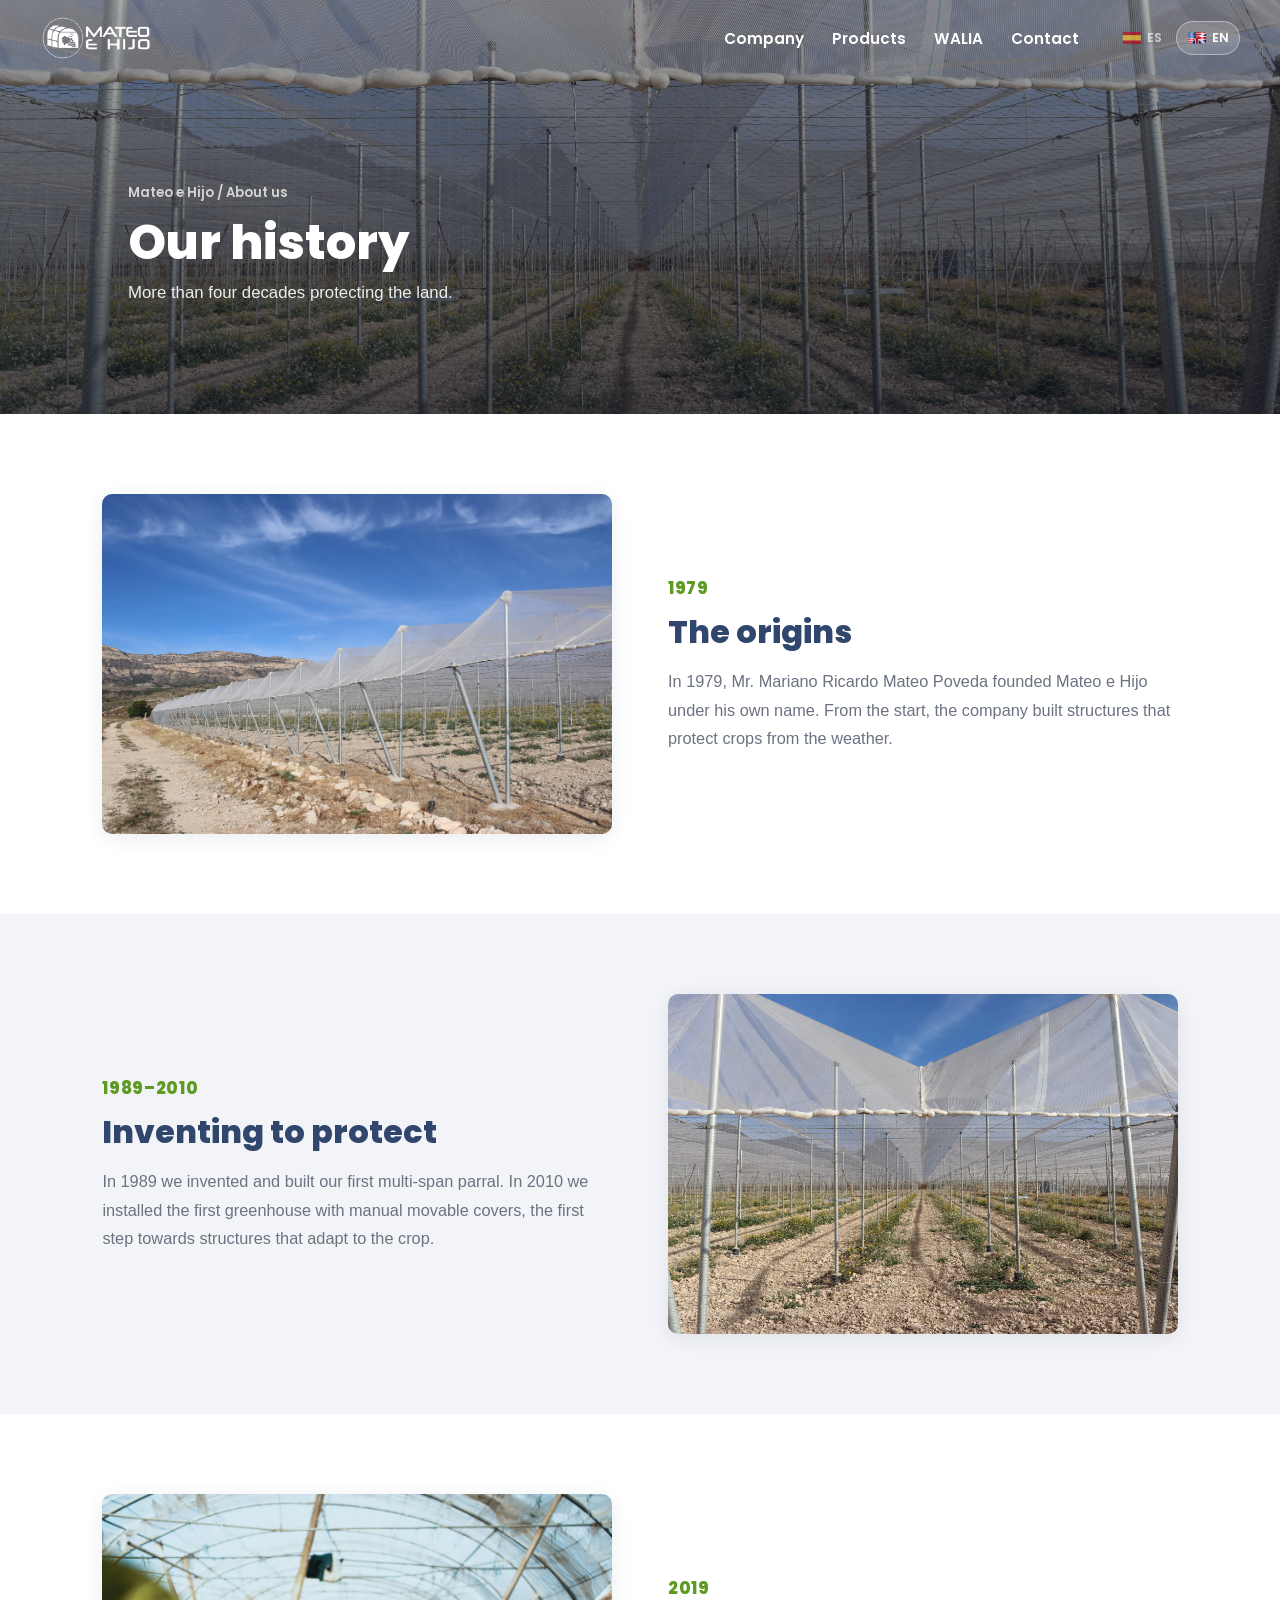
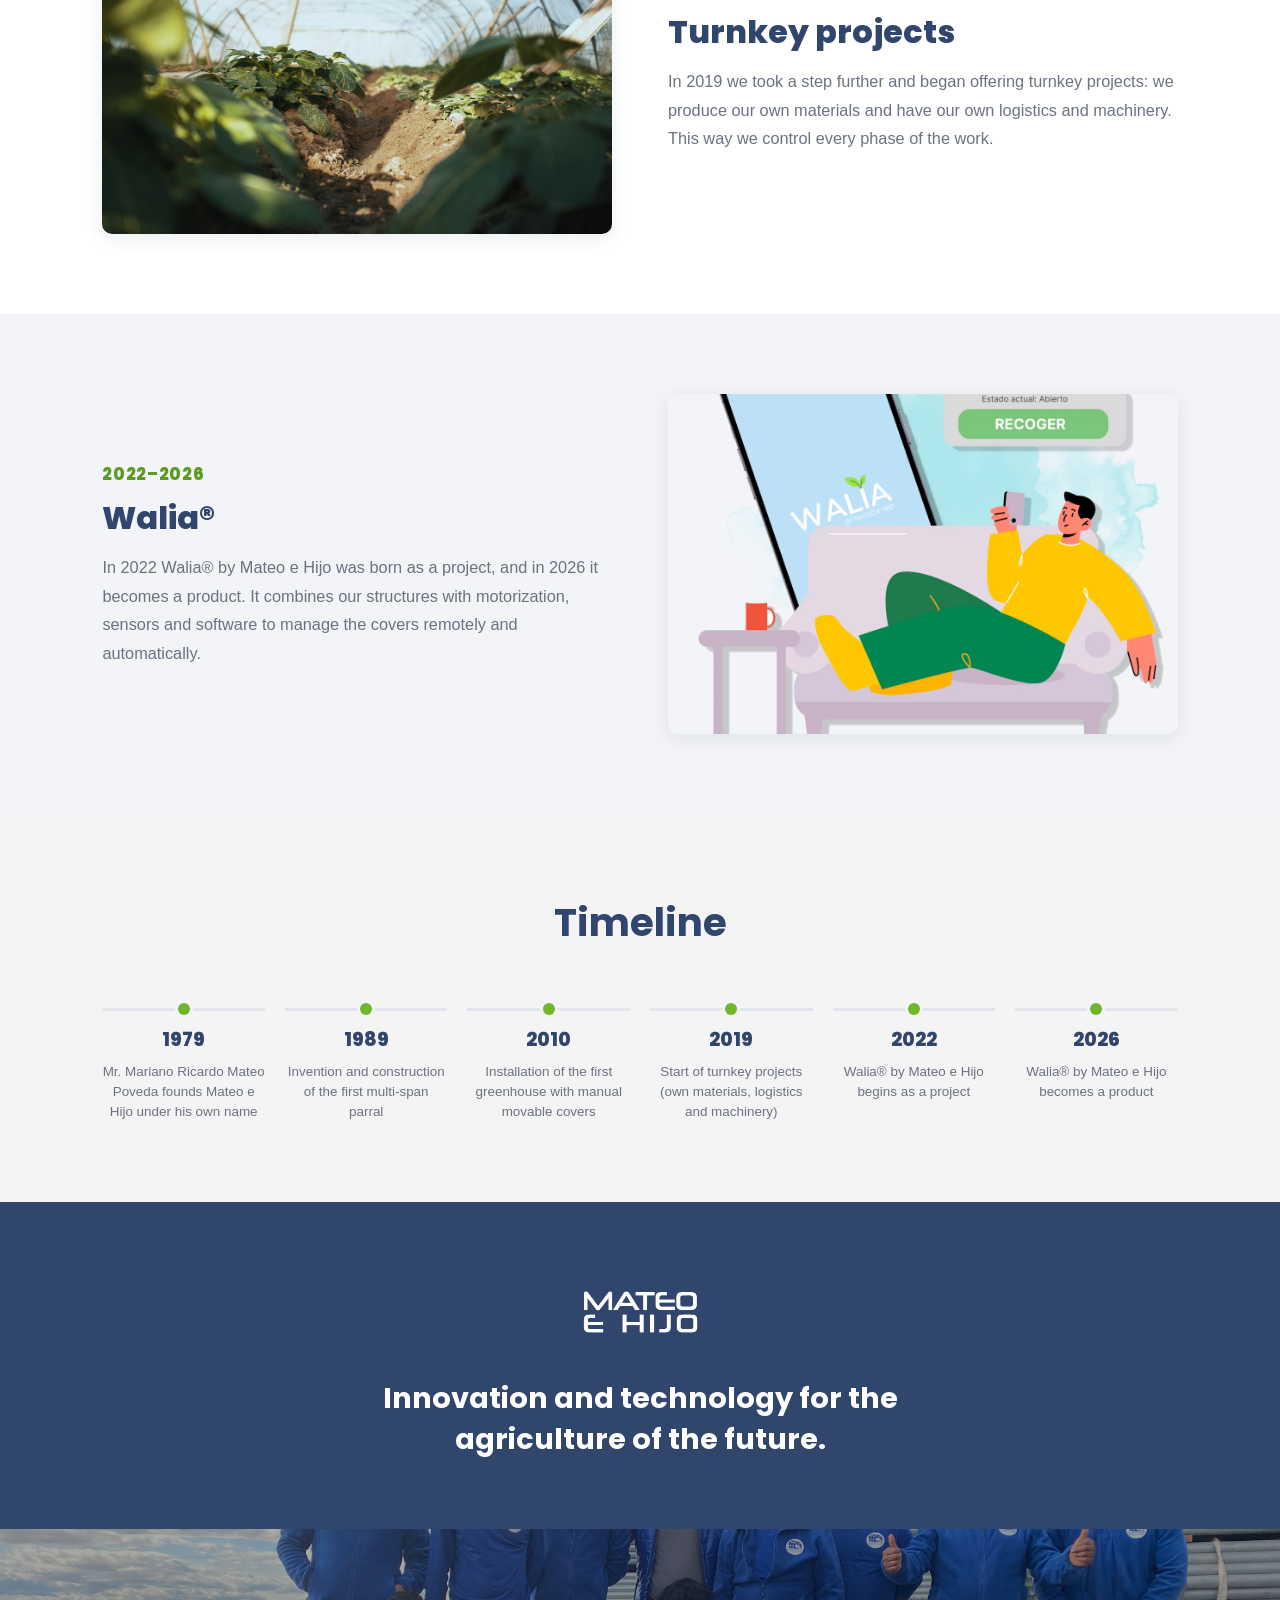
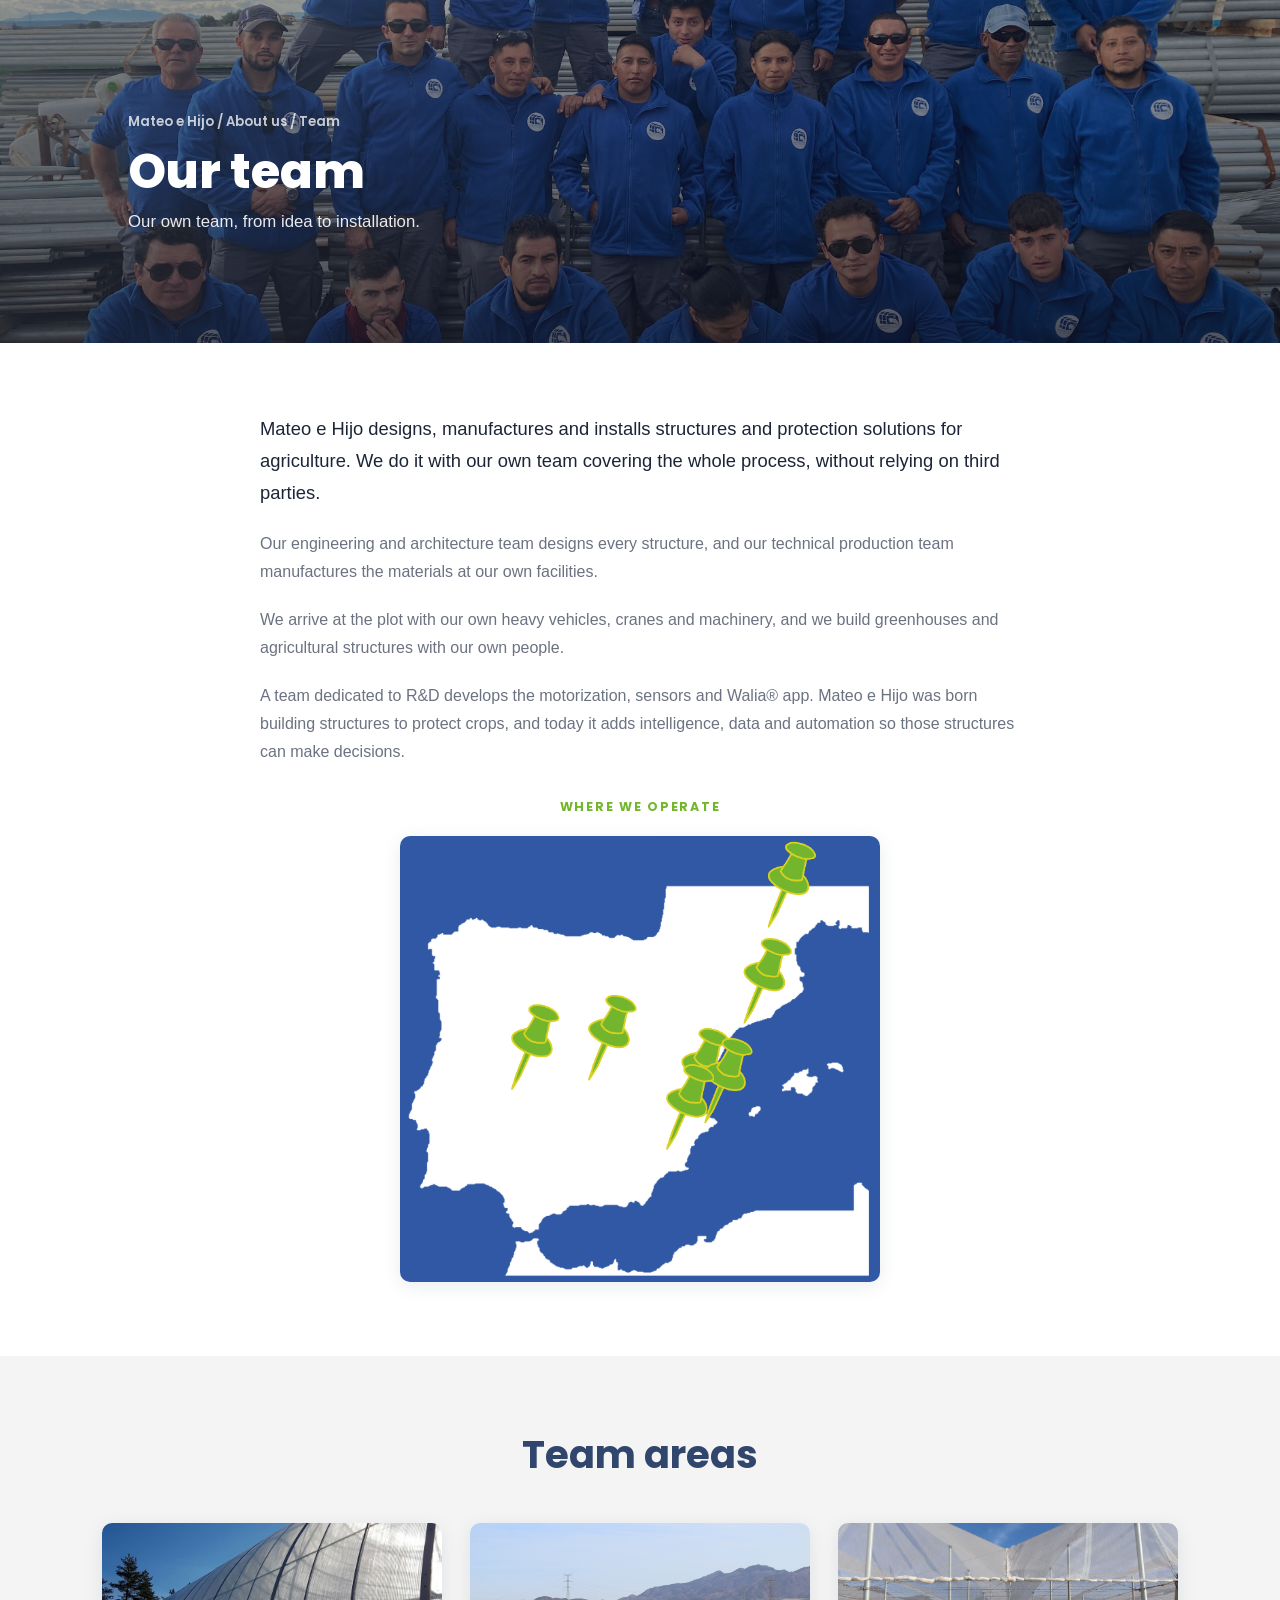
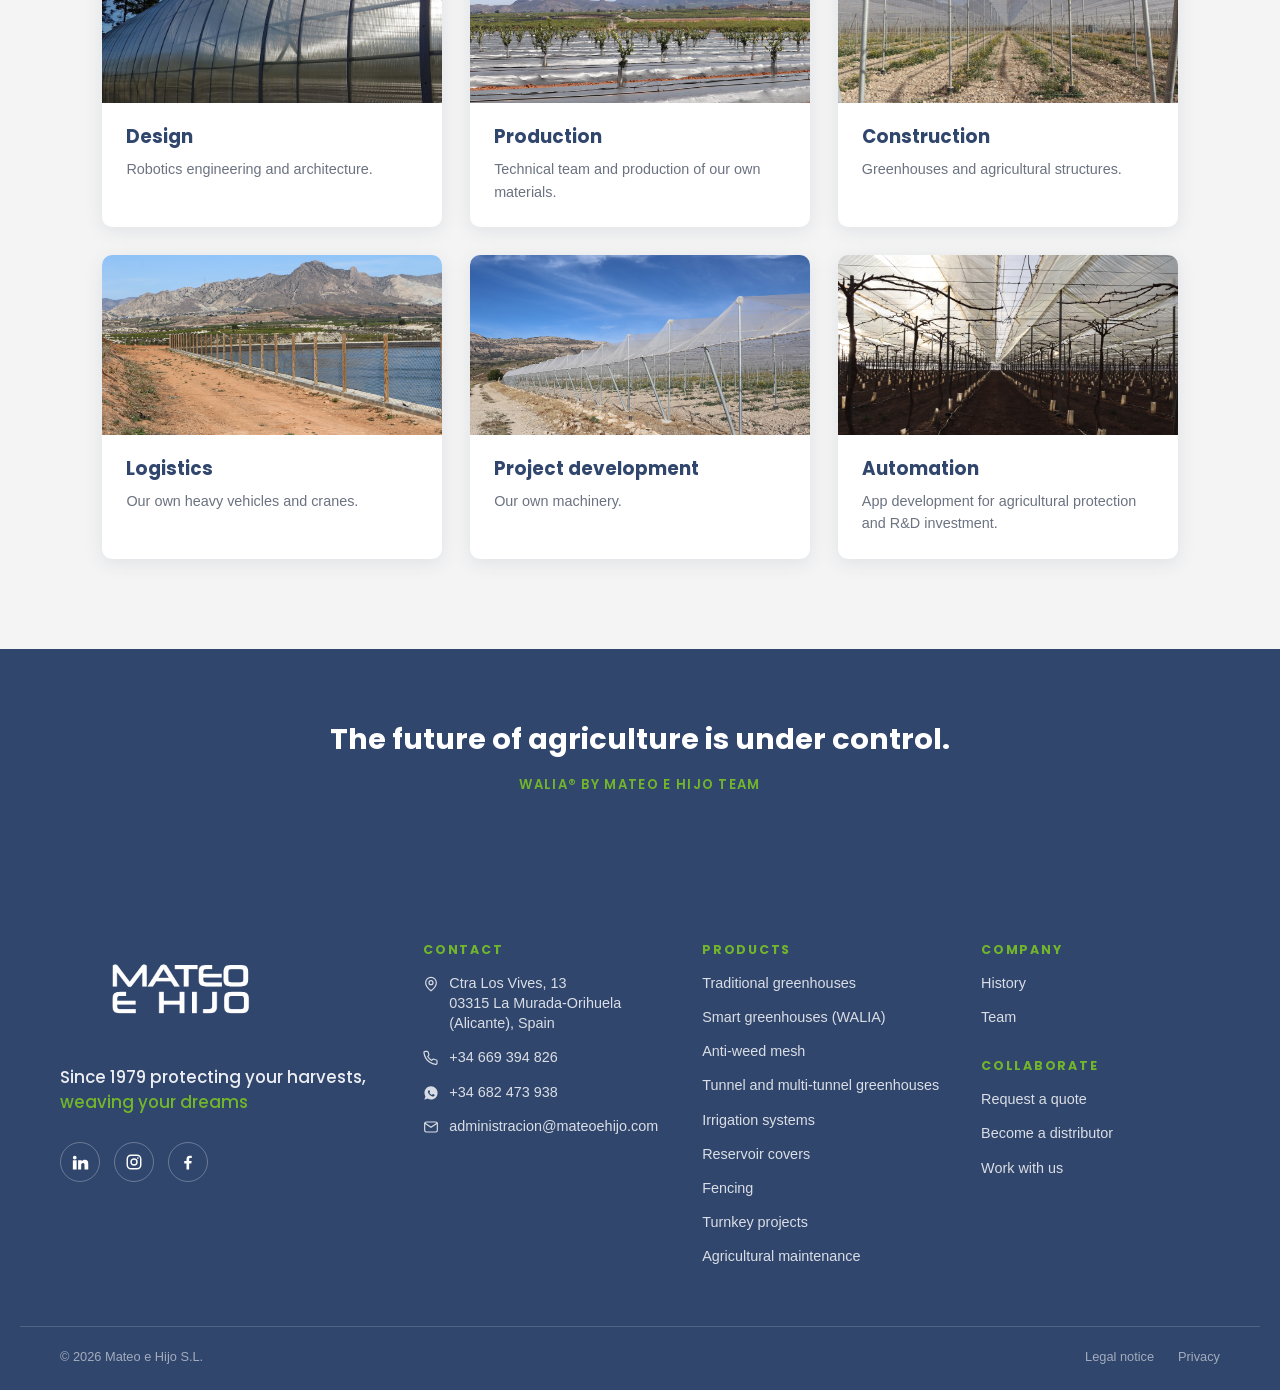
==== commit 0337cfaa: "language change" ====
--- a/empresa/empresa.html
+++ b/empresa/empresa.html
@@ -9,48 +9,52 @@
 <link rel="stylesheet" href="../styles.css">
 <link rel="stylesheet" href="empresa.css">
 </head>
-<body data-base="../">
+<body data-base="../" data-i18n-title="empresa.title" data-i18n-description="empresa.description">
 
 <nav id="navbar">
   <a href="../index.html" class="nav-logo">
     <img src="../assets/logo-rect-white.webp" alt="Mateo e Hijo" class="logo-white">
     <img src="../assets/logo.png" alt="Mateo e Hijo" class="logo-color">
   </a>
-  <button id="navToggle" aria-label="Abrir menú" aria-expanded="false">
-    <span></span><span></span><span></span>
-  </button>
+  <div class="nav-mobile-controls">
+    <div class="lang-switcher" id="langSwitcherMobile"></div>
+    <button id="navToggle" data-i18n-attr='{"aria-label":"nav.toggleAria"}' aria-label="Abrir menú" aria-expanded="false">
+      <span></span><span></span><span></span>
+    </button>
+  </div>
   <ul id="navMenu">
     <li class="has-dropdown">
-      <a href="#historia">Empresa</a>
+      <a href="#historia" data-i18n="nav.empresa"></a>
       <div class="dropdown">
-        <a href="#historia">Historia</a>
-        <a href="#equipo">Equipo</a>
+        <a href="#historia" data-i18n="nav.historia"></a>
+        <a href="#equipo" data-i18n="nav.equipo"></a>
       </div>
     </li>
     <li class="has-dropdown">
-      <a href="../productos/productos.html">Productos</a>
+      <a href="../productos/productos.html" data-i18n="nav.productos"></a>
       <div class="dropdown" id="productosDropdown"></div>
     </li>
-    <li><a href="../walia/walia.html">WALIA</a></li>
+    <li><a href="../walia/walia.html" data-i18n="nav.walia"></a></li>
     <li class="has-dropdown">
-      <a href="../index.html#formulario">Contacto</a>
+      <a href="../index.html#formulario" data-i18n="nav.contacto"></a>
       <div class="dropdown">
-        <a href="../index.html?asunto=Solicitar%20presupuesto#formulario">Solicitar presupuesto</a>
-        <a href="../index.html?asunto=Conviértete%20en%20distribuidor#formulario">Conviértete en distribuidor</a>
-        <a href="../index.html?asunto=Trabaja%20con%20nosotros#formulario">Trabaja con nosotros</a>
+        <a href="../index.html?asunto=presupuesto#formulario" data-i18n="nav.presupuesto"></a>
+        <a href="../index.html?asunto=distribuidor#formulario" data-i18n="nav.distribuidor"></a>
+        <a href="../index.html?asunto=trabaja#formulario" data-i18n="nav.trabaja"></a>
       </div>
     </li>
+    <li class="lang-switcher-item"><div class="lang-switcher" id="langSwitcher"></div></li>
   </ul>
 </nav>
 
 <!-- ============ HISTORIA ============ -->
 <header id="historia" class="emp-hero">
-  <img src="../assets/cat-invernaderos-tradicionales.jpg" alt="Parral agrícola de Mateo e Hijo" class="emp-hero-img">
+  <img src="../assets/cat-invernaderos-tradicionales.jpg" data-i18n-attr='{"alt":"empresa.heroHistoriaImgAlt"}' alt="Parral agrícola de Mateo e Hijo" class="emp-hero-img">
   <div class="emp-hero-scrim"></div>
   <div class="emp-hero-content">
-    <span class="emp-breadcrumb"><a href="../index.html">Mateo e Hijo</a> / Quiénes somos</span>
-    <h1>Nuestra historia</h1>
-    <p>Más de cuatro décadas protegiendo el campo.</p>
+    <span class="emp-breadcrumb" data-i18n-html="empresa.breadcrumbHistoria"><a href="../index.html">Mateo e Hijo</a> / Quiénes somos</span>
+    <h1 data-i18n="empresa.historiaH1"></h1>
+    <p data-i18n="empresa.historiaSub"></p>
   </div>
 </header>
 
@@ -58,12 +62,12 @@
   <div class="emp-split">
     <div class="emp-split-media">
       <!-- Imagen provisional: sustituir por foto real de los orígenes (IMG_1975) cuando esté disponible en alta resolución -->
-      <img src="../assets/cat-llave-en-mano.jpg" alt="Estructura agrícola en el campo, imagen provisional de los orígenes de la empresa">
+      <img src="../assets/cat-llave-en-mano.jpg" data-i18n-attr='{"alt":"empresa.origenesImgAlt"}' alt="Estructura agrícola en el campo, imagen provisional de los orígenes de la empresa">
     </div>
     <div class="emp-split-copy">
       <span class="emp-split-year">1979</span>
-      <h2>Los orígenes</h2>
-      <p>En 1979, D. Mariano Ricardo Mateo Poveda fundó Mateo e Hijo bajo su propio nombre. Desde el principio, la empresa se dedicó a construir estructuras que protegen los cultivos frente al clima.</p>
+      <h2 data-i18n="empresa.origenesH2"></h2>
+      <p data-i18n="empresa.origenesP"></p>
     </div>
   </div>
 </section>
@@ -72,11 +76,11 @@
   <div class="emp-split">
     <div class="emp-split-copy">
       <span class="emp-split-year">1989–2010</span>
-      <h2>Inventar para proteger</h2>
-      <p>En 1989 inventamos y construimos nuestro primer parral multicapilla. En 2010 instalamos el primer invernadero con coberturas móviles manuales, el primer paso hacia estructuras que se adaptan al cultivo.</p>
+      <h2 data-i18n="empresa.inventarH2"></h2>
+      <p data-i18n="empresa.inventarP"></p>
     </div>
     <div class="emp-split-media">
-      <img src="../assets/cat-invernaderos-tradicionales.jpg" alt="Parral multicapilla en el campo">
+      <img src="../assets/cat-invernaderos-tradicionales.jpg" data-i18n-attr='{"alt":"empresa.inventarImgAlt"}' alt="Parral multicapilla en el campo">
     </div>
   </div>
 </section>
@@ -85,12 +89,12 @@
   <div class="emp-split">
     <div class="emp-split-media">
       <!-- Imagen provisional: sustituir por foto real de camión con grúa / maquinaria propia (IMG_1975) cuando esté disponible en alta resolución -->
-      <img src="../assets/cat-mantenimientos.jpg" alt="Trabajo agrícola en invernadero, imagen provisional de los proyectos llave en mano">
+      <img src="../assets/cat-mantenimientos.jpg" data-i18n-attr='{"alt":"empresa.llaveManoImgAlt"}' alt="Trabajo agrícola en invernadero, imagen provisional de los proyectos llave en mano">
     </div>
     <div class="emp-split-copy">
       <span class="emp-split-year">2019</span>
-      <h2>Proyectos "llave en mano"</h2>
-      <p>En 2019 dimos un paso más y empezamos a ofrecer proyectos "llave en mano": producimos nuestros propios materiales y contamos con logística y maquinaria propias. Así controlamos cada fase de la obra.</p>
+      <h2 data-i18n="empresa.llaveManoH2"></h2>
+      <p data-i18n="empresa.llaveManoP"></p>
     </div>
   </div>
 </section>
@@ -100,145 +104,145 @@
     <div class="emp-split-copy">
       <span class="emp-split-year">2022–2026</span>
       <h2>Walia®</h2>
-      <p>En 2022 nació Walia® by Mateo e Hijo como proyecto, y en 2026 se convierte en producto. Une nuestras estructuras con motorización, sensores y software para gestionar las coberturas de forma remota y automatizada.</p>
+      <p data-i18n="empresa.waliaP"></p>
     </div>
     <div class="emp-split-media">
-      <img src="../assets/walia-app.png" alt="Captura de la app Walia® controlando el estado de un invernadero desde el móvil">
+      <img src="../assets/walia-app.png" data-i18n-attr='{"alt":"empresa.waliaImgAlt"}' alt="Captura de la app Walia® controlando el estado de un invernadero desde el móvil">
     </div>
   </div>
 </section>
 
 <section class="emp-timeline-section">
-  <h2 class="section-heading">Cronología</h2>
+  <h2 class="section-heading" data-i18n="empresa.cronologiaHeading"></h2>
   <div class="emp-timeline">
     <div class="emp-timeline-item">
       <span class="emp-timeline-year">1979</span>
-      <p>D. Mariano Ricardo Mateo Poveda funda Mateo e Hijo bajo su propio nombre</p>
+      <p data-i18n="empresa.timeline1979"></p>
     </div>
     <div class="emp-timeline-item">
       <span class="emp-timeline-year">1989</span>
-      <p>Invención y construcción del primer parral multicapilla</p>
+      <p data-i18n="empresa.timeline1989"></p>
     </div>
     <div class="emp-timeline-item">
       <span class="emp-timeline-year">2010</span>
-      <p>Instalación del primer invernadero con coberturas móviles manuales</p>
+      <p data-i18n="empresa.timeline2010"></p>
     </div>
     <div class="emp-timeline-item">
       <span class="emp-timeline-year">2019</span>
-      <p>Comienzo de proyectos "llave en mano" (materiales, logística y maquinaria propias)</p>
+      <p data-i18n="empresa.timeline2019"></p>
     </div>
     <div class="emp-timeline-item">
       <span class="emp-timeline-year">2022</span>
-      <p>Comienza Walia® by Mateo e Hijo como proyecto</p>
+      <p data-i18n="empresa.timeline2022"></p>
     </div>
     <div class="emp-timeline-item">
       <span class="emp-timeline-year">2026</span>
-      <p>Walia® by Mateo e Hijo se convierte en producto</p>
+      <p data-i18n="empresa.timeline2026"></p>
     </div>
   </div>
 </section>
 
 <section class="emp-closing">
   <img src="../assets/letras-white.webp" alt="Mateo e Hijo" class="emp-closing-logo">
-  <p class="emp-closing-phrase">Innovación y tecnología para la agricultura del futuro.</p>
+  <p class="emp-closing-phrase" data-i18n="empresa.closing1"></p>
 </section>
 
 <!-- ============ EQUIPO ============ -->
 <header id="equipo" class="emp-hero">
-  <img src="../assets/IMG_9175.jpg" alt="Equipo de Mateo e Hijo junto al material de invernaderos en la nave" class="emp-hero-img">
+  <img src="../assets/IMG_9175.jpg" data-i18n-attr='{"alt":"empresa.equipoHeroImgAlt"}' alt="Equipo de Mateo e Hijo junto al material de invernaderos en la nave" class="emp-hero-img">
   <div class="emp-hero-scrim"></div>
   <div class="emp-hero-content">
-    <span class="emp-breadcrumb"><a href="../index.html">Mateo e Hijo</a> / Quiénes somos / Equipo</span>
-    <h1>Nuestro equipo</h1>
-    <p>Un equipo propio, de la idea a la instalación.</p>
+    <span class="emp-breadcrumb" data-i18n-html="empresa.breadcrumbEquipo"><a href="../index.html">Mateo e Hijo</a> / Quiénes somos / Equipo</span>
+    <h1 data-i18n="empresa.equipoH1"></h1>
+    <p data-i18n="empresa.equipoSub"></p>
   </div>
 </header>
 
 <section class="emp-team-intro">
   <div class="emp-team-intro-inner">
-    <p class="emp-lead">Mateo e Hijo diseña, fabrica e instala estructuras y soluciones de protección para la agricultura. Lo hacemos con un equipo propio que cubre todo el proceso, sin depender de terceros.</p>
-    <p>Nuestro equipo de ingeniería y arquitectura proyecta cada estructura, y el equipo técnico de producción fabrica los materiales en nuestras instalaciones.</p>
-    <p>Llegamos a la parcela con vehículos pesados, grúas y maquinaria propios, y construimos invernaderos y estructuras agrícolas con nuestra propia gente.</p>
-    <p>Un equipo dedicado a I+D desarrolla la motorización, los sensores y la app de Walia®. Mateo e Hijo nació construyendo estructuras para proteger los cultivos y hoy incorpora inteligencia, datos y automatización para que esas estructuras puedan tomar decisiones.</p>
+    <p class="emp-lead" data-i18n="empresa.teamLead"></p>
+    <p data-i18n="empresa.teamP1"></p>
+    <p data-i18n="empresa.teamP2"></p>
+    <p data-i18n="empresa.teamP3"></p>
   </div>
 </section>
 
 <section class="emp-coverage">
-  <span class="emp-eyebrow emp-center">Dónde operamos</span>
-  <img src="../assets/MAPA.png" alt="Mapa de la zona de Levante español con los puntos donde opera Mateo e Hijo" class="emp-coverage-map">
+  <span class="emp-eyebrow emp-center" data-i18n="empresa.coverageEyebrow"></span>
+  <img src="../assets/MAPA.png" data-i18n-attr='{"alt":"empresa.coverageMapAlt"}' alt="Mapa de la zona de Levante español con los puntos donde opera Mateo e Hijo" class="emp-coverage-map">
 </section>
 
 <section class="emp-grid-section">
-  <h2 class="section-heading">Áreas del equipo</h2>
+  <h2 class="section-heading" data-i18n="empresa.gridHeading"></h2>
   <div class="emp-grid">
     <div class="emp-card">
       <div class="emp-card-media">
         <!-- Imagen provisional: sustituir por foto real del equipo de diseño (IMG_1975) cuando esté disponible en alta resolución -->
-        <img src="../assets/cat-tunel.jpg" alt="Diseño de estructuras agrícolas, imagen provisional">
-      </div>
-      <h3>Diseño</h3>
-      <p>Ingeniería robótica y arquitectura.</p>
+        <img src="../assets/cat-tunel.jpg" data-i18n-attr='{"alt":"empresa.card1Alt"}' alt="Diseño de estructuras agrícolas, imagen provisional">
+      </div>
+      <h3 data-i18n="empresa.card1H3"></h3>
+      <p data-i18n="empresa.card1P"></p>
     </div>
     <div class="emp-card">
       <div class="emp-card-media">
         <!-- Imagen provisional: sustituir por foto real del equipo de producción (IMG_1975) cuando esté disponible en alta resolución -->
-        <img src="../assets/cat-malla-antihierba.jpg" alt="Producción de materiales propios, imagen provisional">
-      </div>
-      <h3>Producción</h3>
-      <p>Equipo técnico y producción de materiales propios.</p>
-    </div>
-    <div class="emp-card">
-      <div class="emp-card-media">
-        <img src="../assets/cat-invernaderos-tradicionales.jpg" alt="Construcción de invernaderos y estructuras agrícolas">
-      </div>
-      <h3>Construcción</h3>
-      <p>Invernaderos y estructuras agrícolas.</p>
+        <img src="../assets/cat-malla-antihierba.jpg" data-i18n-attr='{"alt":"empresa.card2Alt"}' alt="Producción de materiales propios, imagen provisional">
+      </div>
+      <h3 data-i18n="empresa.card2H3"></h3>
+      <p data-i18n="empresa.card2P"></p>
+    </div>
+    <div class="emp-card">
+      <div class="emp-card-media">
+        <img src="../assets/cat-invernaderos-tradicionales.jpg" data-i18n-attr='{"alt":"empresa.card3Alt"}' alt="Construcción de invernaderos y estructuras agrícolas">
+      </div>
+      <h3 data-i18n="empresa.card3H3"></h3>
+      <p data-i18n="empresa.card3P"></p>
     </div>
     <div class="emp-card">
       <div class="emp-card-media">
         <!-- Imagen provisional: sustituir por foto real de vehículos y grúas propios (IMG_1975) cuando esté disponible en alta resolución -->
-        <img src="../assets/cat-pantano.jpg" alt="Logística con vehículos pesados y grúas propios, imagen provisional">
-      </div>
-      <h3>Logística</h3>
-      <p>Vehículos pesados y grúas propios.</p>
-    </div>
-    <div class="emp-card">
-      <div class="emp-card-media">
-        <img src="../assets/cat-llave-en-mano.jpg" alt="Maquinaria propia para el desarrollo de proyectos">
-      </div>
-      <h3>Desarrollo de proyectos</h3>
-      <p>Maquinaria propia.</p>
-    </div>
-    <div class="emp-card">
-      <div class="emp-card-media">
-        <img src="../assets/cat-walia.jpg" alt="Automatización y desarrollo de apps para protección agrícola">
-      </div>
-      <h3>Automatización</h3>
-      <p>Desarrollo de apps para protección agrícola e inversión en I+D.</p>
+        <img src="../assets/cat-pantano.jpg" data-i18n-attr='{"alt":"empresa.card4Alt"}' alt="Logística con vehículos pesados y grúas propios, imagen provisional">
+      </div>
+      <h3 data-i18n="empresa.card4H3"></h3>
+      <p data-i18n="empresa.card4P"></p>
+    </div>
+    <div class="emp-card">
+      <div class="emp-card-media">
+        <img src="../assets/cat-llave-en-mano.jpg" data-i18n-attr='{"alt":"empresa.card5Alt"}' alt="Maquinaria propia para el desarrollo de proyectos">
+      </div>
+      <h3 data-i18n="empresa.card5H3"></h3>
+      <p data-i18n="empresa.card5P"></p>
+    </div>
+    <div class="emp-card">
+      <div class="emp-card-media">
+        <img src="../assets/cat-walia.jpg" data-i18n-attr='{"alt":"empresa.card6Alt"}' alt="Automatización y desarrollo de apps para protección agrícola">
+      </div>
+      <h3 data-i18n="empresa.card6H3"></h3>
+      <p data-i18n="empresa.card6P"></p>
     </div>
   </div>
 </section>
 
 <section class="emp-closing">
-  <p class="emp-closing-phrase">El futuro de la agricultura está bajo control.</p>
-  <p class="emp-closing-signature">Equipo Walia® by Mateo e Hijo</p>
+  <p class="emp-closing-phrase" data-i18n="empresa.closing2"></p>
+  <p class="emp-closing-signature" data-i18n="empresa.closingSignature"></p>
 </section>
 
 <div id="privacyModal" class="modal-overlay" hidden>
   <div class="modal-box">
     <div class="modal-header">
-      <h2>Política de Privacidad</h2>
-      <button id="closePrivacy" aria-label="Cerrar">×</button>
+      <h2 data-i18n="modal.title"></h2>
+      <button id="closePrivacy" data-i18n-attr='{"aria-label":"modal.closeAria"}' aria-label="Cerrar">×</button>
     </div>
     <div class="modal-body">
-      <p>En cumplimiento del Reglamento (UE) 2016/679 y de la Ley Orgánica de Protección de Datos de Carácter Personal, le informamos de que la identidad del responsable que trata sus datos es:</p>
-      <p class="modal-bold">MANTENIMIENTOS Y ESTRUCT. AGRÍCOLAS MATEO E HIJO, S.L.U.<br>CIF: B42531897<br>Ctra Los Vives, 13 · 03315 Orihuela (Alicante)<br><a href="mailto:administracion@mateoehijo.com">administracion@mateoehijo.com</a></p>
-      <p>Los datos personales que tratamos en nuestra organización son los mínimos necesarios para contactar con usted, con la finalidad de enviarle información, incluida, en su caso, la comercial y/o publicitaria.</p>
-      <p>Le informamos de que todos ellos están protegidos con las seguridades necesarias y de que serán conservados exclusivamente hasta la finalización de la relación comercial o laboral. Este tratamiento se basa en nuestro interés legítimo en comunicarnos con usted, en cumplimiento y/o mantenimiento de relaciones comerciales o laborales.</p>
-      <p>Le informamos de que no compartiremos sus datos personales facilitados por usted.</p>
-      <p>Recuerde que tiene una serie de derechos en relación con el uso de sus datos personales. Le garantizamos el ejercicio del derecho de acceso, rectificación, supresión, oposición, limitación, portabilidad y oposición a la toma de decisiones.</p>
-      <p>A fin de que sus datos sean un fiel reflejo de la realidad, no dude en hacer uso de su derecho de rectificación en el caso de que estos sufran alguna modificación, cambio o anulación.</p>
-      <p>Puede ejercer todos estos derechos remitiendo un email a la dirección arriba indicada. También tiene derecho a presentar reclamaciones ante la Agencia Española de Protección de Datos y acudir a los Tribunales de Justicia.</p>
+      <p data-i18n="modal.p1"></p>
+      <p class="modal-bold" data-i18n-html="modal.p2"></p>
+      <p data-i18n="modal.p3"></p>
+      <p data-i18n="modal.p4"></p>
+      <p data-i18n="modal.p5"></p>
+      <p data-i18n="modal.p6"></p>
+      <p data-i18n="modal.p7"></p>
+      <p data-i18n="modal.p8"></p>
     </div>
   </div>
 </div>
@@ -247,7 +251,7 @@
   <div class="footer-grid">
     <div class="footer-brand">
       <img src="../assets/letras-white.webp" alt="MATEO E HIJO" class="footer-logo">
-      <p class="footer-tagline">Desde 1979 protegiendo tus cosechas, <span class="accent-green">tejiendo tus sueños</span></p>
+      <p class="footer-tagline" data-i18n-html="footer.tagline">Desde 1979 protegiendo tus cosechas, <span class="accent-green">tejiendo tus sueños</span></p>
       <div class="social-links">
         <a href="https://www.linkedin.com/in/mateo-e-hijo-s-l-17a738368/" target="_blank" rel="noopener" aria-label="LinkedIn">
           <svg width="18" height="18" viewBox="0 0 24 24" fill="currentColor"><path d="M4.98 3.5a2.5 2.5 0 1 1 0 5 2.5 2.5 0 0 1 0-5zM2.5 9.5h5V22h-5zM9.5 9.5h4.8v1.7h.07c.67-1.2 2.3-2.05 4.13-2.05 3.3 0 4.5 2 4.5 5.4V22h-5v-6.2c0-1.5-.5-2.6-1.9-2.6-1.3 0-2.1.9-2.4 1.8-.1.3-.13.7-.13 1.1V22h-4.07z"/></svg>
@@ -262,10 +266,10 @@
     </div>
 
     <div class="footer-col">
-      <span class="footer-heading">Contacto</span>
+      <span class="footer-heading" data-i18n="nav.contacto"></span>
       <a href="https://www.google.com/maps/search/?api=1&query=Ctra+Los+Vives+13+03315+La+Murada+Orihuela+Alicante" target="_blank" rel="noopener" class="footer-link footer-link-icon">
         <svg width="16" height="16" viewBox="0 0 24 24" fill="none" stroke="currentColor" stroke-width="1.75" stroke-linecap="round"><path d="M20 10c0 6-8 12-8 12s-8-6-8-12a8 8 0 1 1 16 0z"></path><circle cx="12" cy="10" r="3"></circle></svg>
-        <span>Ctra Los Vives, 13<br>03315 La Murada-Orihuela<br>(Alicante), España</span>
+        <span data-i18n-html="footer.direccion">Ctra Los Vives, 13<br>03315 La Murada-Orihuela<br>(Alicante), España</span>
       </a>
       <a href="tel:+34669394826" class="footer-link footer-link-icon">
         <svg width="16" height="16" viewBox="0 0 24 24" fill="none" stroke="currentColor" stroke-width="1.75" stroke-linecap="round"><path d="M21 16.9v2.6a2 2 0 0 1-2.2 2 19.5 19.5 0 0 1-8.5-3 19.2 19.2 0 0 1-5.9-5.9 19.5 19.5 0 0 1-3-8.6A2 2 0 0 1 3.4 2H6a2 2 0 0 1 2 1.7c.1.9.35 1.8.7 2.7a2 2 0 0 1-.45 2.1L7.1 9.7a15.5 15.5 0 0 0 5.9 5.9l1.2-1.2a2 2 0 0 1 2.1-.45c.9.35 1.8.6 2.7.7A2 2 0 0 1 21 16.9z"></path></svg>
@@ -282,20 +286,20 @@
     </div>
 
     <div class="footer-col" id="footerProductos">
-      <span class="footer-heading">Productos</span>
+      <span class="footer-heading" data-i18n="nav.productos"></span>
     </div>
 
     <div class="footer-col-group">
       <div class="footer-col">
-        <span class="footer-heading">Empresa</span>
-        <a href="#historia" class="footer-link">Historia</a>
-        <a href="#equipo" class="footer-link">Equipo</a>
+        <span class="footer-heading" data-i18n="nav.empresa"></span>
+        <a href="#historia" class="footer-link" data-i18n="nav.historia"></a>
+        <a href="#equipo" class="footer-link" data-i18n="nav.equipo"></a>
       </div>
       <div class="footer-col">
-        <span class="footer-heading">Colabora</span>
-        <a href="../index.html?asunto=Solicitar%20presupuesto#formulario" class="footer-link">Solicitar presupuesto</a>
-        <a href="../index.html?asunto=Conviértete%20en%20distribuidor#formulario" class="footer-link">Conviértete en distribuidor</a>
-        <a href="../index.html?asunto=Trabaja%20con%20nosotros#formulario" class="footer-link">Trabaja con nosotros</a>
+        <span class="footer-heading" data-i18n="footer.colabora"></span>
+        <a href="../index.html?asunto=presupuesto#formulario" class="footer-link" data-i18n="nav.presupuesto"></a>
+        <a href="../index.html?asunto=distribuidor#formulario" class="footer-link" data-i18n="nav.distribuidor"></a>
+        <a href="../index.html?asunto=trabaja#formulario" class="footer-link" data-i18n="nav.trabaja"></a>
       </div>
     </div>
   </div>
@@ -303,13 +307,14 @@
   <div class="footer-bottom">
     <span>© 2026 Mateo e Hijo S.L.</span>
     <div class="footer-bottom-links">
-      <a href="../index.html#contacto">Aviso legal</a>
-      <a href="#" id="openPrivacy2">Privacidad</a>
+      <a href="../index.html#contacto" data-i18n="footer.avisoLegal"></a>
+      <a href="#" id="openPrivacy2" data-i18n="footer.privacidad"></a>
     </div>
   </div>
 </footer>
 
 <script src="../products-data.js"></script>
+<script src="../i18n.js"></script>
 <script src="../common.js"></script>
 </body>
 </html>
--- a/styles.css
+++ b/styles.css
@@ -57,9 +57,29 @@
 #navMenu > li:hover .dropdown, #navMenu > li.open .dropdown { display: block; }
 .dropdown a { display: block; padding: 9px 20px; font-size: .9rem; color: var(--meh-navy); }
 .dropdown a:hover { color: var(--meh-cyan); }
-#navToggle { display: none; background: none; border: none; cursor: pointer; padding: 8px; flex-direction: column; gap: 5px; }
+.nav-mobile-controls { display: none; align-items: center; gap: 10px; }
+#navToggle { background: none; border: none; cursor: pointer; padding: 8px; flex-direction: column; gap: 5px; }
 #navToggle span { display: block; width: 26px; height: 2px; background: #fff; transition: background .3s; }
 #navbar.solid #navToggle span { background: var(--meh-navy); }
+
+/* ---------- LANGUAGE SWITCHER ---------- */
+.lang-switcher { display: flex; align-items: center; gap: 2px; }
+.lang-option {
+  display: flex; align-items: center; gap: 5px; padding: 6px 10px; border-radius: var(--radius-pill);
+  border: 1px solid transparent; background: transparent; cursor: pointer;
+  font-family: var(--font-display); font-weight: 600; font-size: .78rem; letter-spacing: .02em;
+  color: inherit; opacity: .65; transition: opacity .2s ease, background .2s ease, border-color .2s ease;
+}
+.lang-flag img { display: block; width: 20px; height: auto; border-radius: 2px; }
+.lang-option:hover { opacity: 1; }
+.lang-option.active { opacity: 1; background: rgba(255,255,255,.16); border-color: rgba(255,255,255,.4); }
+
+#navMenu > li.lang-switcher-item { padding: 0 0 0 4px; display: flex; align-items: center; }
+#navMenu > li.lang-switcher-item .lang-option,
+.nav-mobile-controls .lang-option { color: #fff; }
+#navbar.solid #navMenu > li.lang-switcher-item .lang-option,
+#navbar.solid .nav-mobile-controls .lang-option { color: var(--meh-navy); }
+#navbar.solid .lang-option.active { background: rgba(49,70,109,.1); border-color: rgba(49,70,109,.3); }
 
 /* ---------- BUTTONS ---------- */
 .btn {
@@ -126,7 +146,7 @@
 }
 .carousel-caption span { color: #fff; font-family: var(--font-display); font-weight: 700; font-size: 1.3rem; }
 .carousel-caption::after {
-  content: 'Ver más ›'; color: #fff; font-family: var(--font-display); font-weight: 600;
+  content: attr(data-more-label); color: #fff; font-family: var(--font-display); font-weight: 600;
   font-size: .85rem; opacity: .85; white-space: nowrap;
 }
 .carousel-btn {
@@ -210,7 +230,16 @@
 }
 
 @media (max-width: 768px) {
+  #navbar { padding: 0 20px; }
   #navToggle { display: flex; }
+  .nav-mobile-controls { display: flex; gap: 6px; }
+  .nav-mobile-controls .lang-option { padding: 5px; gap: 0; }
+  .nav-mobile-controls .lang-code { display: none; }
+  /* The menu list's own switcher only makes sense inline in the desktop
+     bar; on mobile it lives next to the toggle instead (.nav-mobile-controls),
+     since its position inside the expanding/collapsing dropdown made it
+     shift around and was hard to tap. */
+  #navMenu > li.lang-switcher-item { display: none; }
   #navMenu {
     position: absolute; top: 76px; left: 0; right: 0; background: #fff;
     flex-direction: column; align-items: stretch; gap: 0; padding: 8px 0;
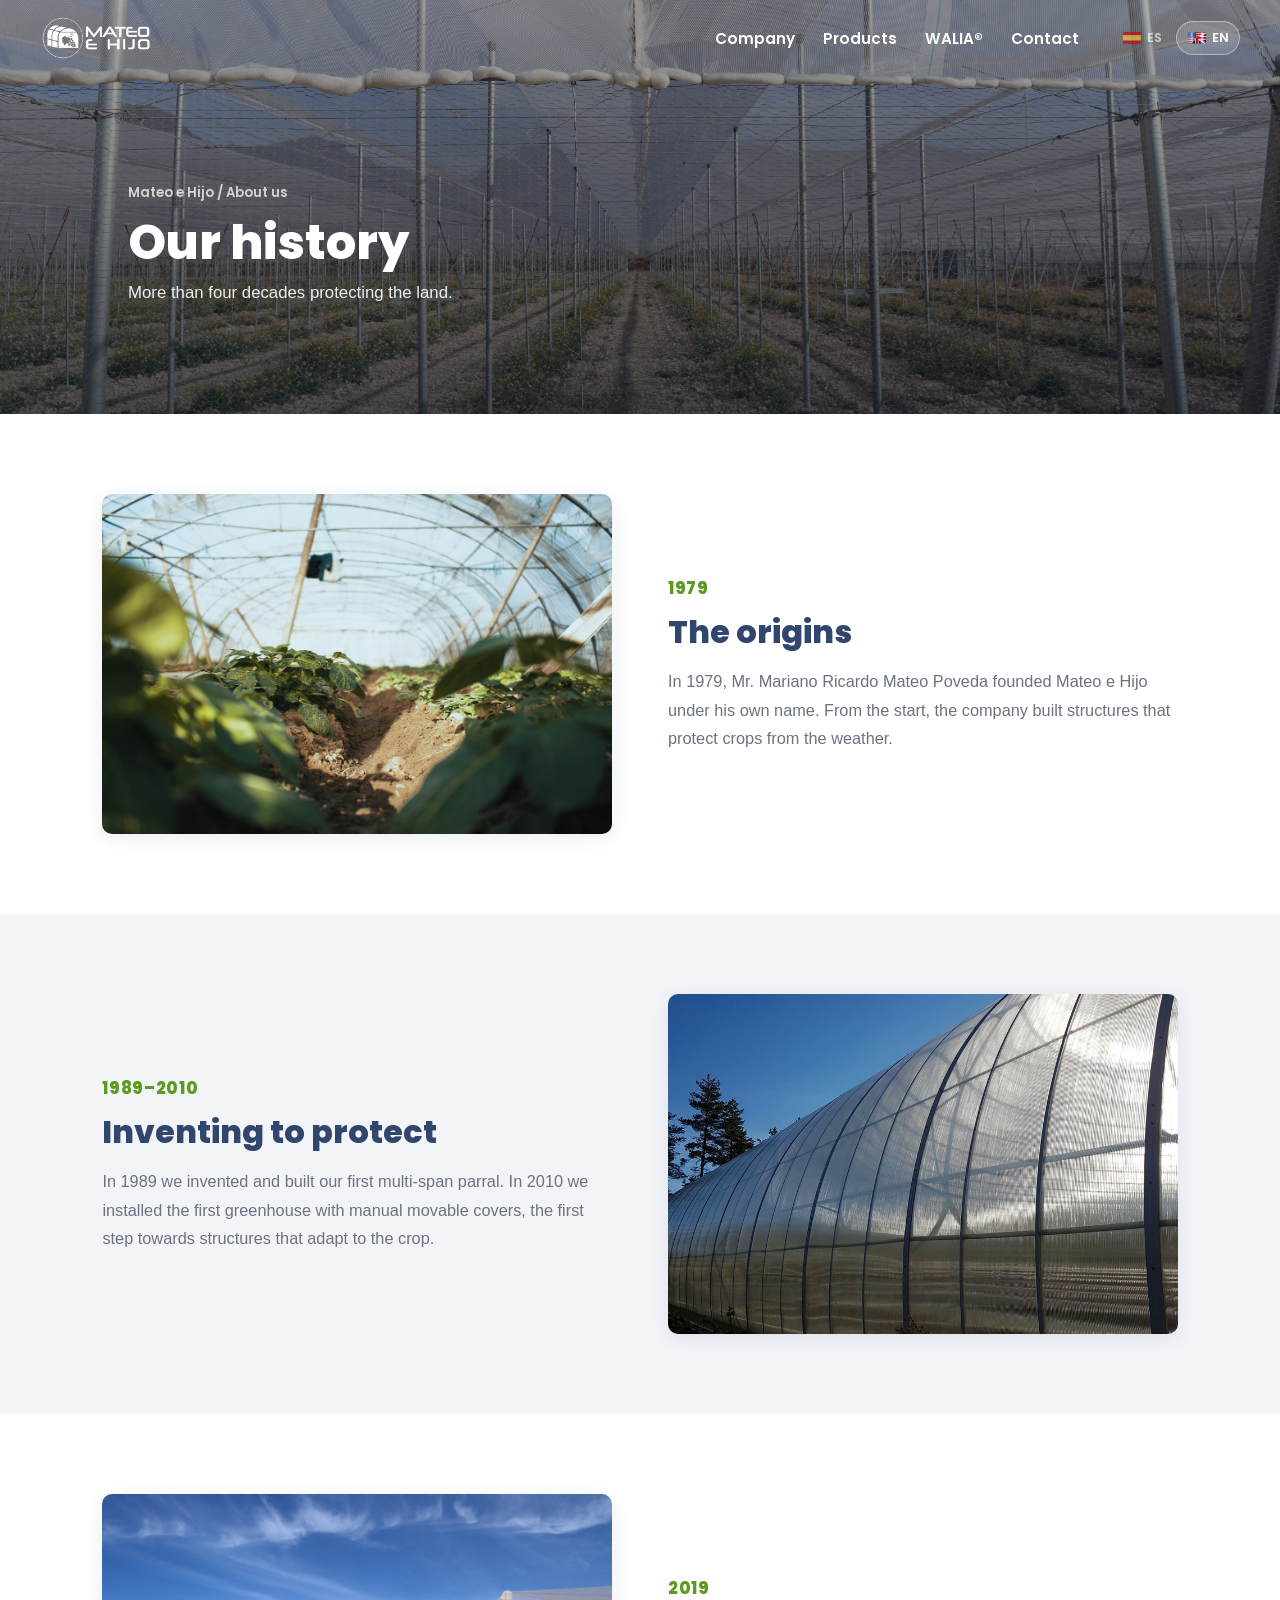
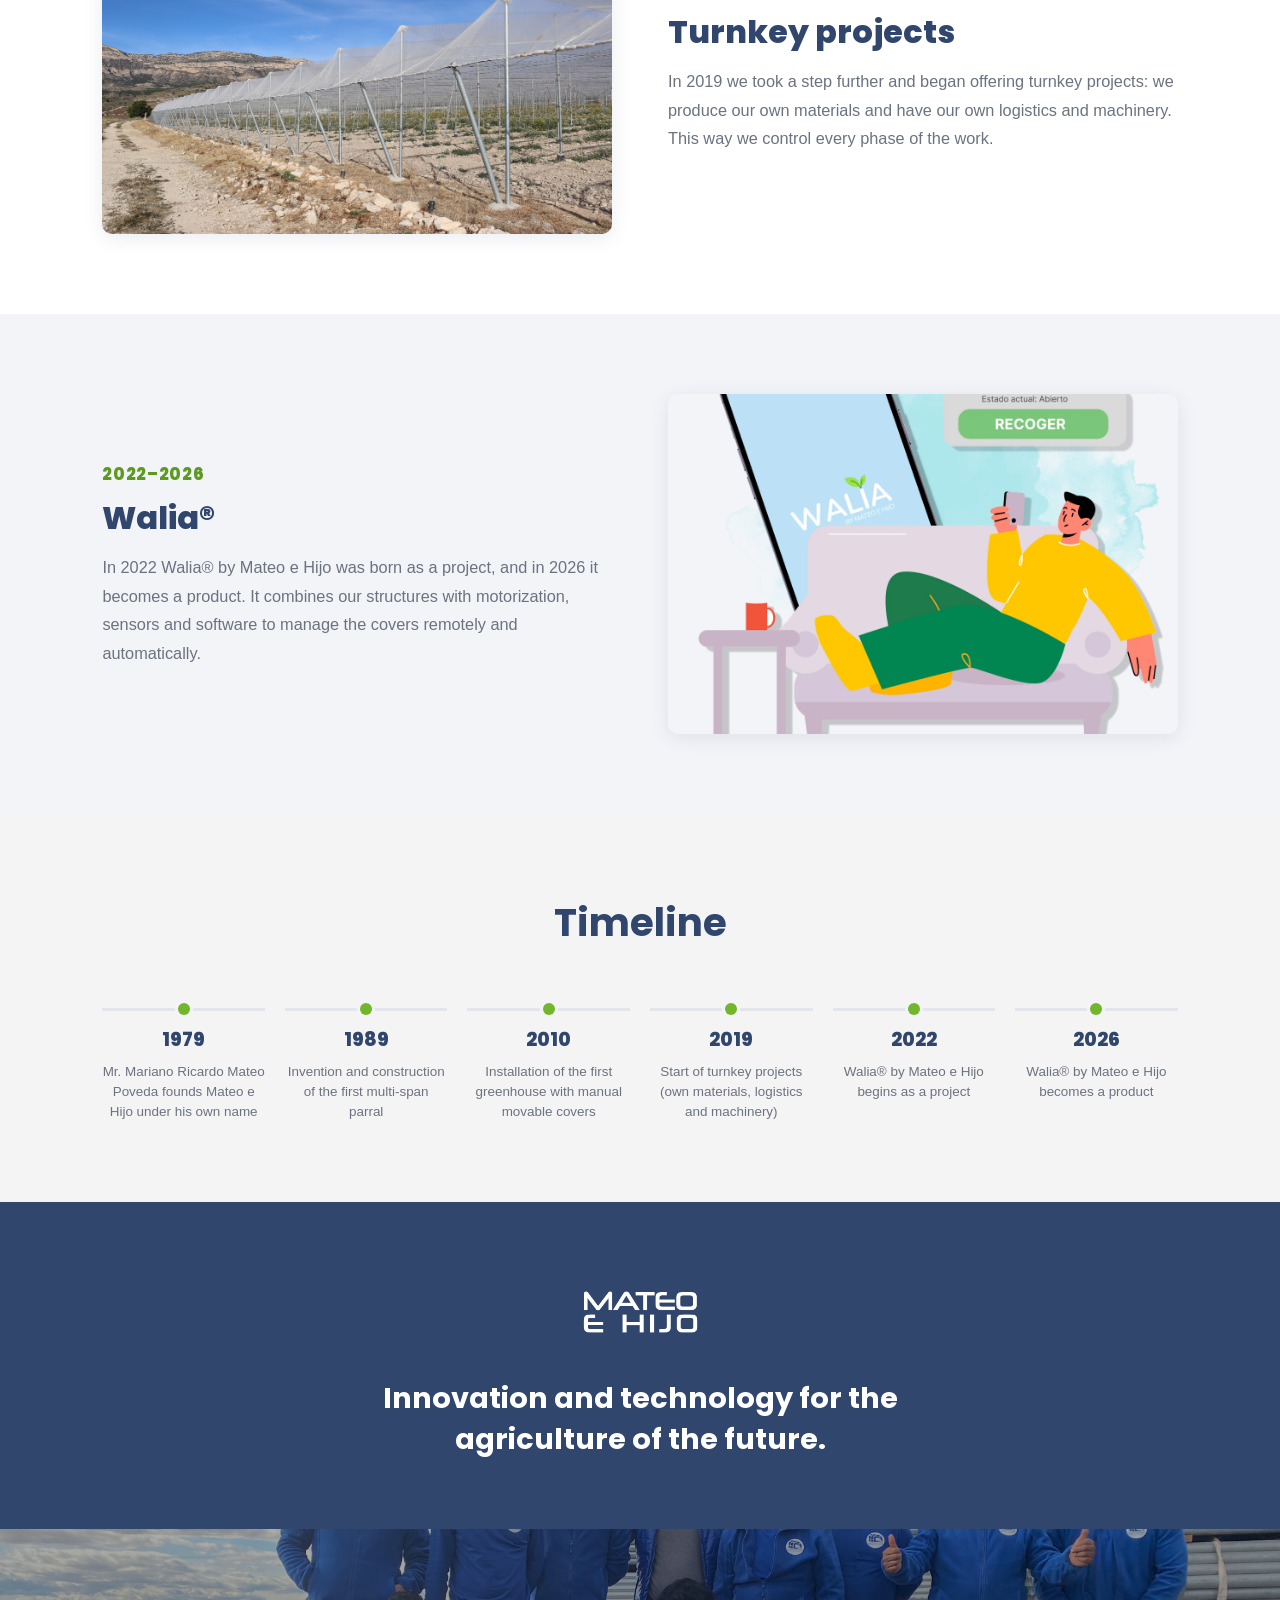
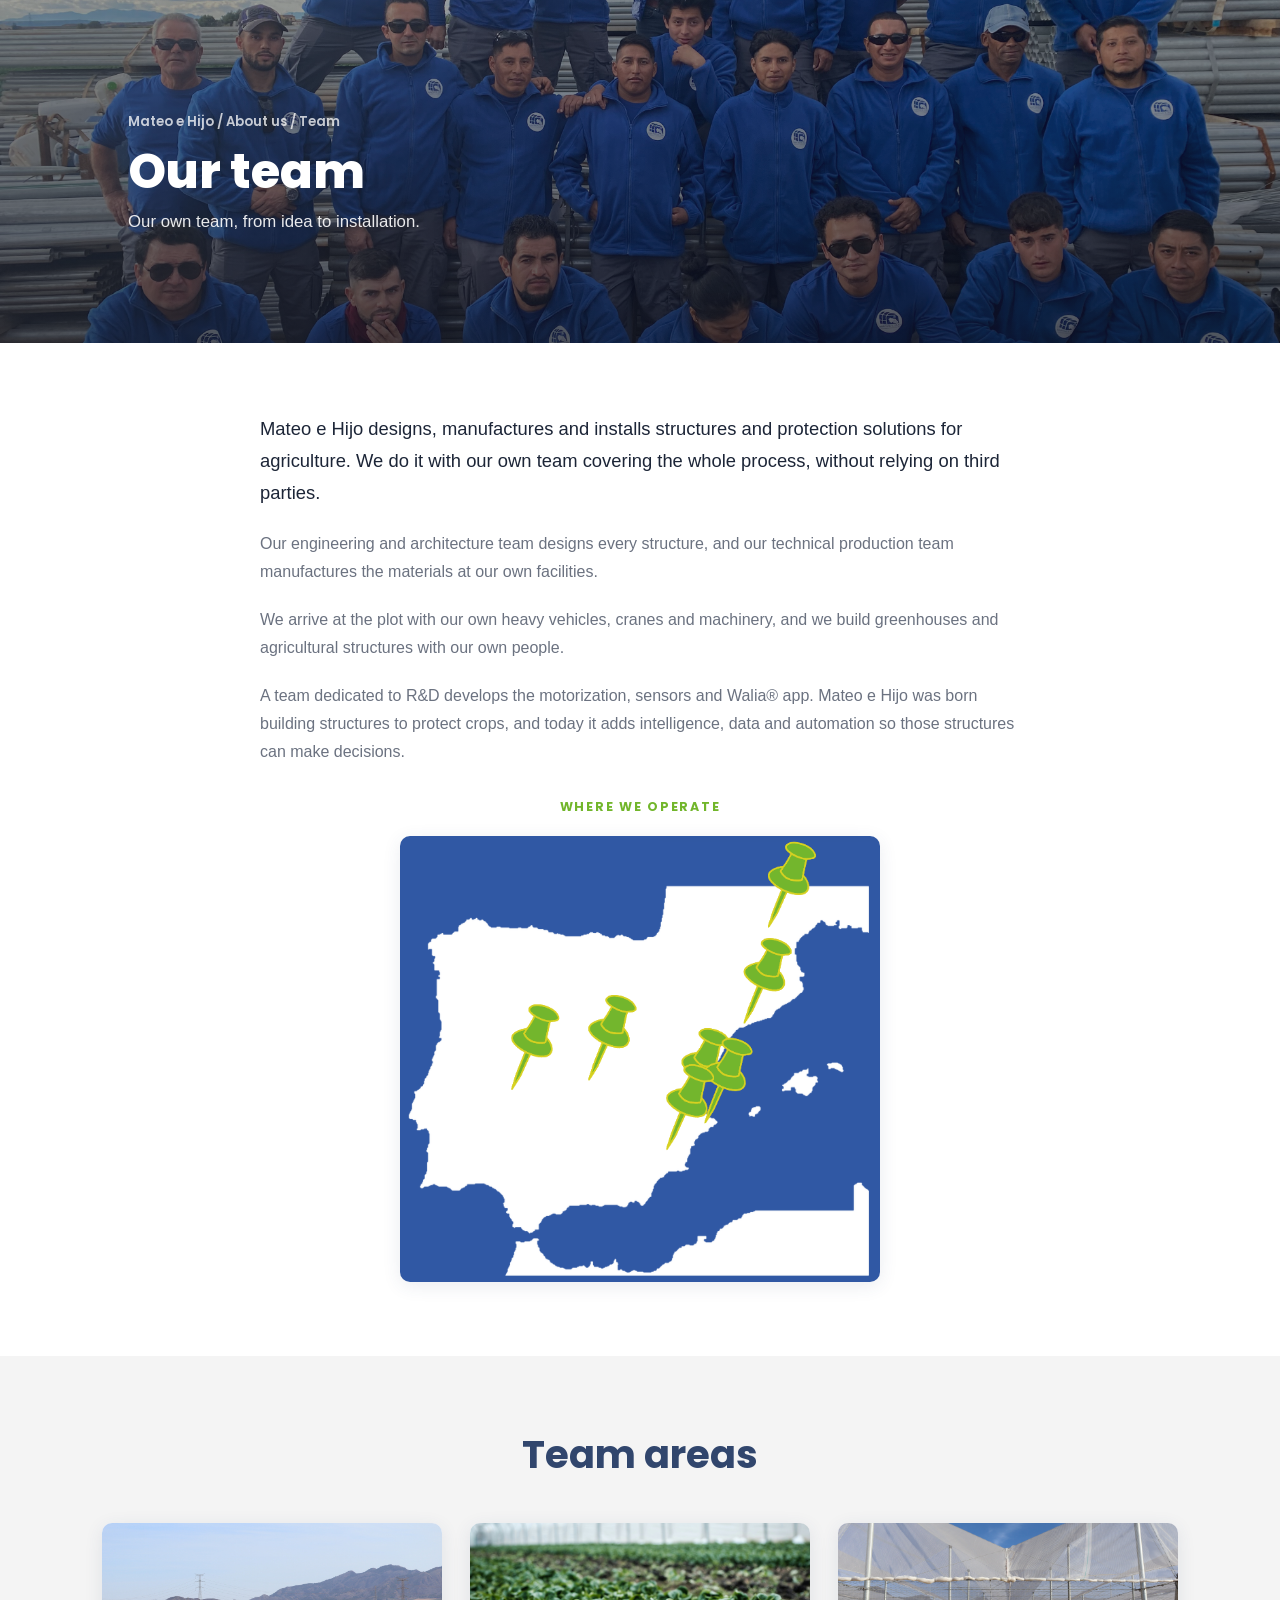
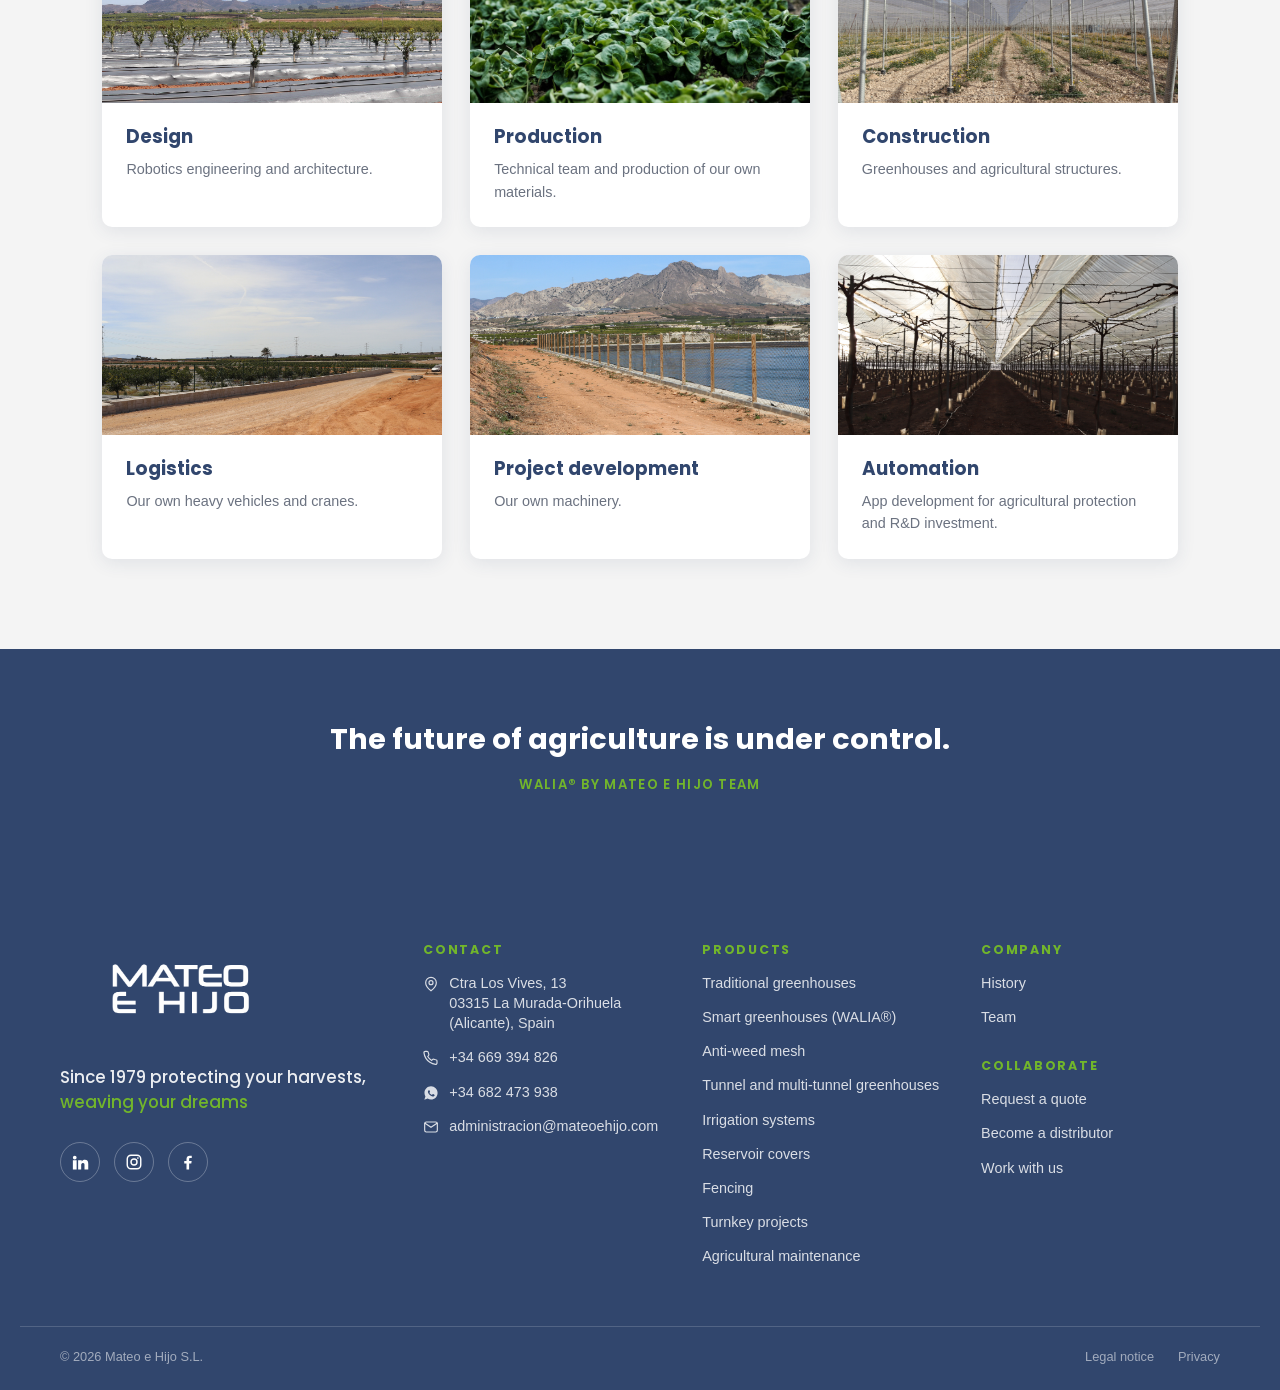
==== commit f993199a: "changes octubre" ====
--- a/empresa/empresa.html
+++ b/empresa/empresa.html
@@ -4,10 +4,10 @@
 <meta charset="UTF-8">
 <meta name="viewport" content="width=device-width, initial-scale=1.0">
 <title>Quiénes somos — Historia y equipo | Mateo e Hijo</title>
-<meta name="description" content="Desde 1979, Mateo e Hijo diseña, fabrica e instala estructuras agrícolas y WALIA con un equipo propio que cubre todo el proceso, de la idea a la instalación.">
+<meta name="description" content="Desde 1979, Mateo e Hijo diseña, fabrica e instala estructuras agrícolas y WALIA® con un equipo propio que cubre todo el proceso, de la idea a la instalación.">
 <link rel="stylesheet" href="https://fonts.googleapis.com/css2?family=Poppins:wght@400;500;600;700;800&display=swap">
-<link rel="stylesheet" href="../styles.css">
-<link rel="stylesheet" href="empresa.css">
+<link rel="stylesheet" href="../styles.css?v=20261021">
+<link rel="stylesheet" href="empresa.css?v=20261021">
 </head>
 <body data-base="../" data-i18n-title="empresa.title" data-i18n-description="empresa.description">
 
@@ -62,7 +62,7 @@
   <div class="emp-split">
     <div class="emp-split-media">
       <!-- Imagen provisional: sustituir por foto real de los orígenes (IMG_1975) cuando esté disponible en alta resolución -->
-      <img src="../assets/cat-llave-en-mano.jpg" data-i18n-attr='{"alt":"empresa.origenesImgAlt"}' alt="Estructura agrícola en el campo, imagen provisional de los orígenes de la empresa">
+      <img src="../assets/cat-mantenimientos.jpg" data-i18n-attr='{"alt":"empresa.origenesImgAlt"}' alt="Estructura agrícola en el campo, imagen provisional de los orígenes de la empresa">
     </div>
     <div class="emp-split-copy">
       <span class="emp-split-year">1979</span>
@@ -80,7 +80,7 @@
       <p data-i18n="empresa.inventarP"></p>
     </div>
     <div class="emp-split-media">
-      <img src="../assets/cat-invernaderos-tradicionales.jpg" data-i18n-attr='{"alt":"empresa.inventarImgAlt"}' alt="Parral multicapilla en el campo">
+      <img src="../assets/cat-tunel.jpg" data-i18n-attr='{"alt":"empresa.inventarImgAlt"}' alt="Parral multicapilla en el campo">
     </div>
   </div>
 </section>
@@ -89,7 +89,7 @@
   <div class="emp-split">
     <div class="emp-split-media">
       <!-- Imagen provisional: sustituir por foto real de camión con grúa / maquinaria propia (IMG_1975) cuando esté disponible en alta resolución -->
-      <img src="../assets/cat-mantenimientos.jpg" data-i18n-attr='{"alt":"empresa.llaveManoImgAlt"}' alt="Trabajo agrícola en invernadero, imagen provisional de los proyectos llave en mano">
+      <img src="../assets/cat-llave-en-mano.jpg" data-i18n-attr='{"alt":"empresa.llaveManoImgAlt"}' alt="Trabajo agrícola en invernadero, imagen provisional de los proyectos llave en mano">
     </div>
     <div class="emp-split-copy">
       <span class="emp-split-year">2019</span>
@@ -178,7 +178,7 @@
     <div class="emp-card">
       <div class="emp-card-media">
         <!-- Imagen provisional: sustituir por foto real del equipo de diseño (IMG_1975) cuando esté disponible en alta resolución -->
-        <img src="../assets/cat-tunel.jpg" data-i18n-attr='{"alt":"empresa.card1Alt"}' alt="Diseño de estructuras agrícolas, imagen provisional">
+        <img src="../assets/cat-malla-antihierba.jpg" data-i18n-attr='{"alt":"empresa.card1Alt"}' alt="Diseño de estructuras agrícolas, imagen provisional">
       </div>
       <h3 data-i18n="empresa.card1H3"></h3>
       <p data-i18n="empresa.card1P"></p>
@@ -186,7 +186,7 @@
     <div class="emp-card">
       <div class="emp-card-media">
         <!-- Imagen provisional: sustituir por foto real del equipo de producción (IMG_1975) cuando esté disponible en alta resolución -->
-        <img src="../assets/cat-malla-antihierba.jpg" data-i18n-attr='{"alt":"empresa.card2Alt"}' alt="Producción de materiales propios, imagen provisional">
+        <img src="../assets/cat-riego.jpg" data-i18n-attr='{"alt":"empresa.card2Alt"}' alt="Producción de materiales propios, imagen provisional">
       </div>
       <h3 data-i18n="empresa.card2H3"></h3>
       <p data-i18n="empresa.card2P"></p>
@@ -201,14 +201,14 @@
     <div class="emp-card">
       <div class="emp-card-media">
         <!-- Imagen provisional: sustituir por foto real de vehículos y grúas propios (IMG_1975) cuando esté disponible en alta resolución -->
-        <img src="../assets/cat-pantano.jpg" data-i18n-attr='{"alt":"empresa.card4Alt"}' alt="Logística con vehículos pesados y grúas propios, imagen provisional">
+        <img src="../assets/cat-cercados.jpg" data-i18n-attr='{"alt":"empresa.card4Alt"}' alt="Logística con vehículos pesados y grúas propios, imagen provisional">
       </div>
       <h3 data-i18n="empresa.card4H3"></h3>
       <p data-i18n="empresa.card4P"></p>
     </div>
     <div class="emp-card">
       <div class="emp-card-media">
-        <img src="../assets/cat-llave-en-mano.jpg" data-i18n-attr='{"alt":"empresa.card5Alt"}' alt="Maquinaria propia para el desarrollo de proyectos">
+        <img src="../assets/cat-pantano.jpg" data-i18n-attr='{"alt":"empresa.card5Alt"}' alt="Maquinaria propia para el desarrollo de proyectos">
       </div>
       <h3 data-i18n="empresa.card5H3"></h3>
       <p data-i18n="empresa.card5P"></p>
@@ -313,8 +313,8 @@
   </div>
 </footer>
 
-<script src="../products-data.js"></script>
-<script src="../i18n.js"></script>
-<script src="../common.js"></script>
+<script src="../products-data.js?v=20261021"></script>
+<script src="../i18n.js?v=20261021"></script>
+<script src="../common.js?v=20261021"></script>
 </body>
 </html>
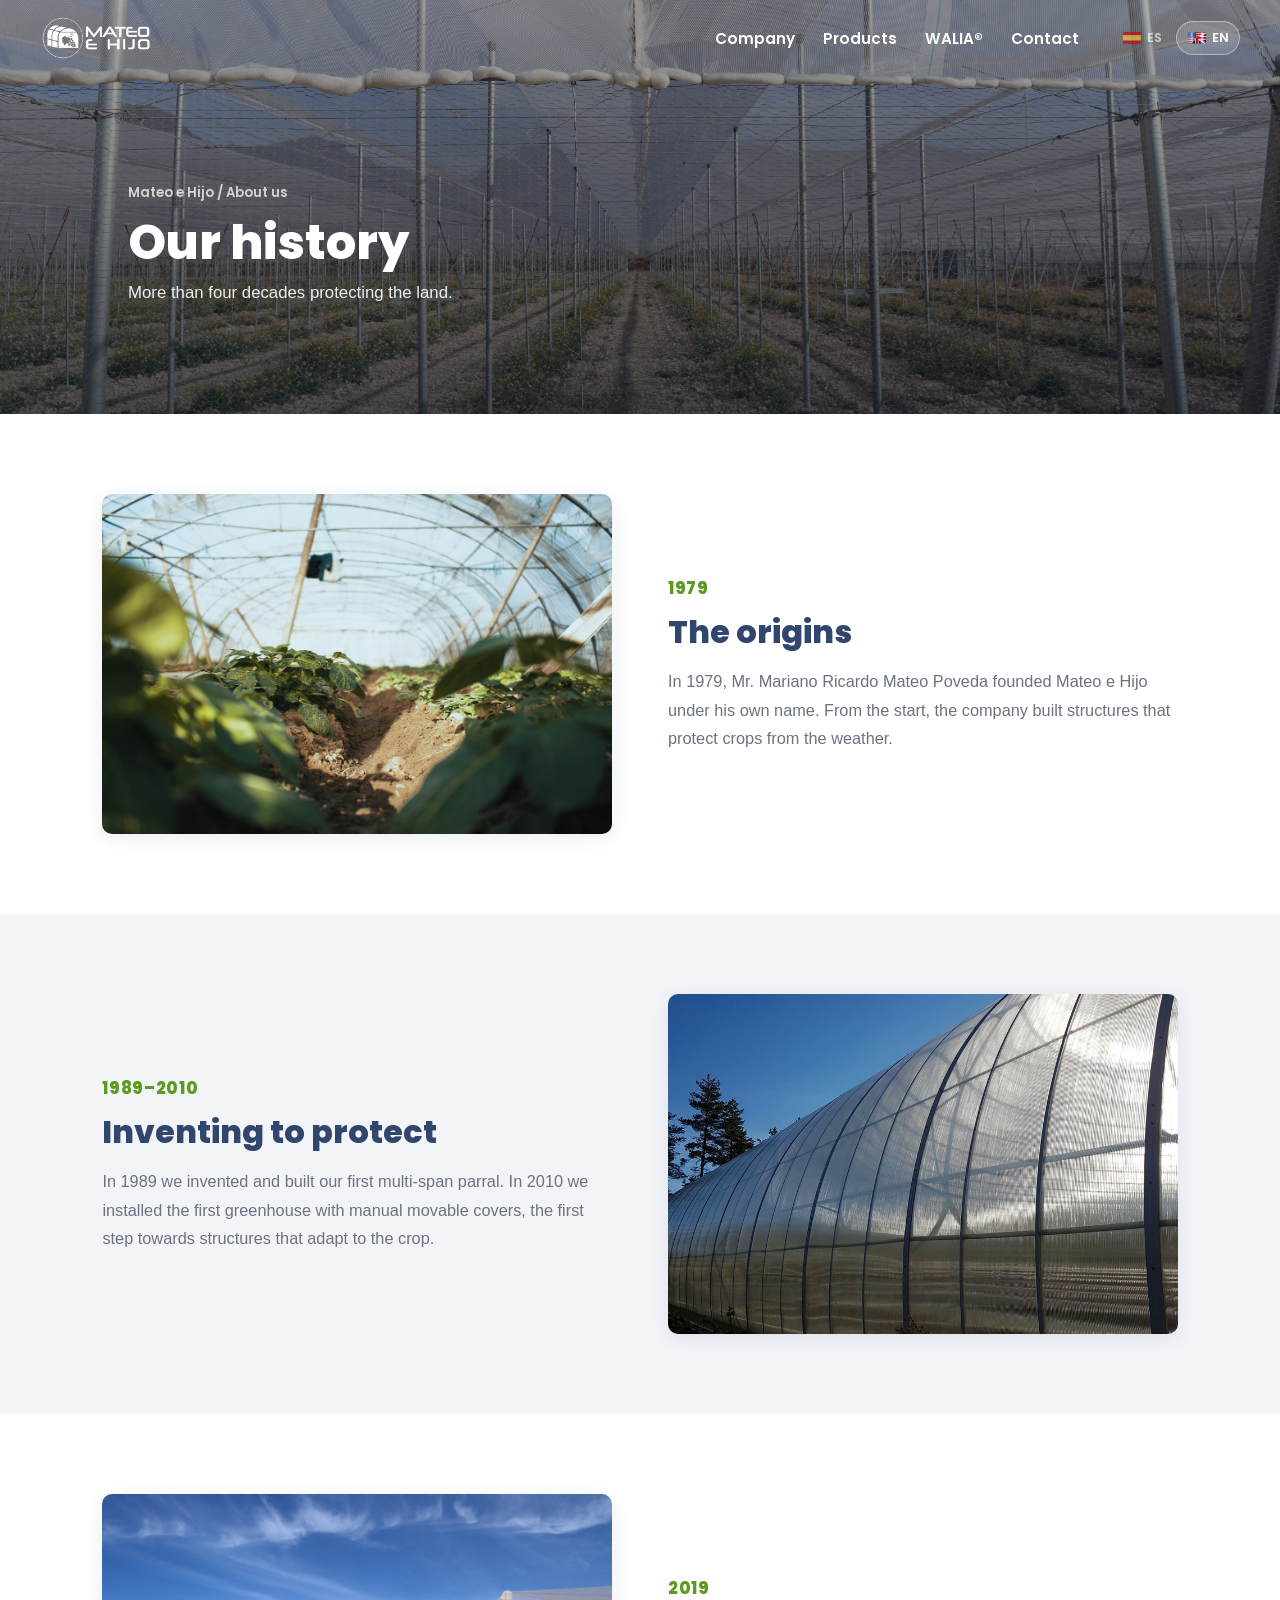
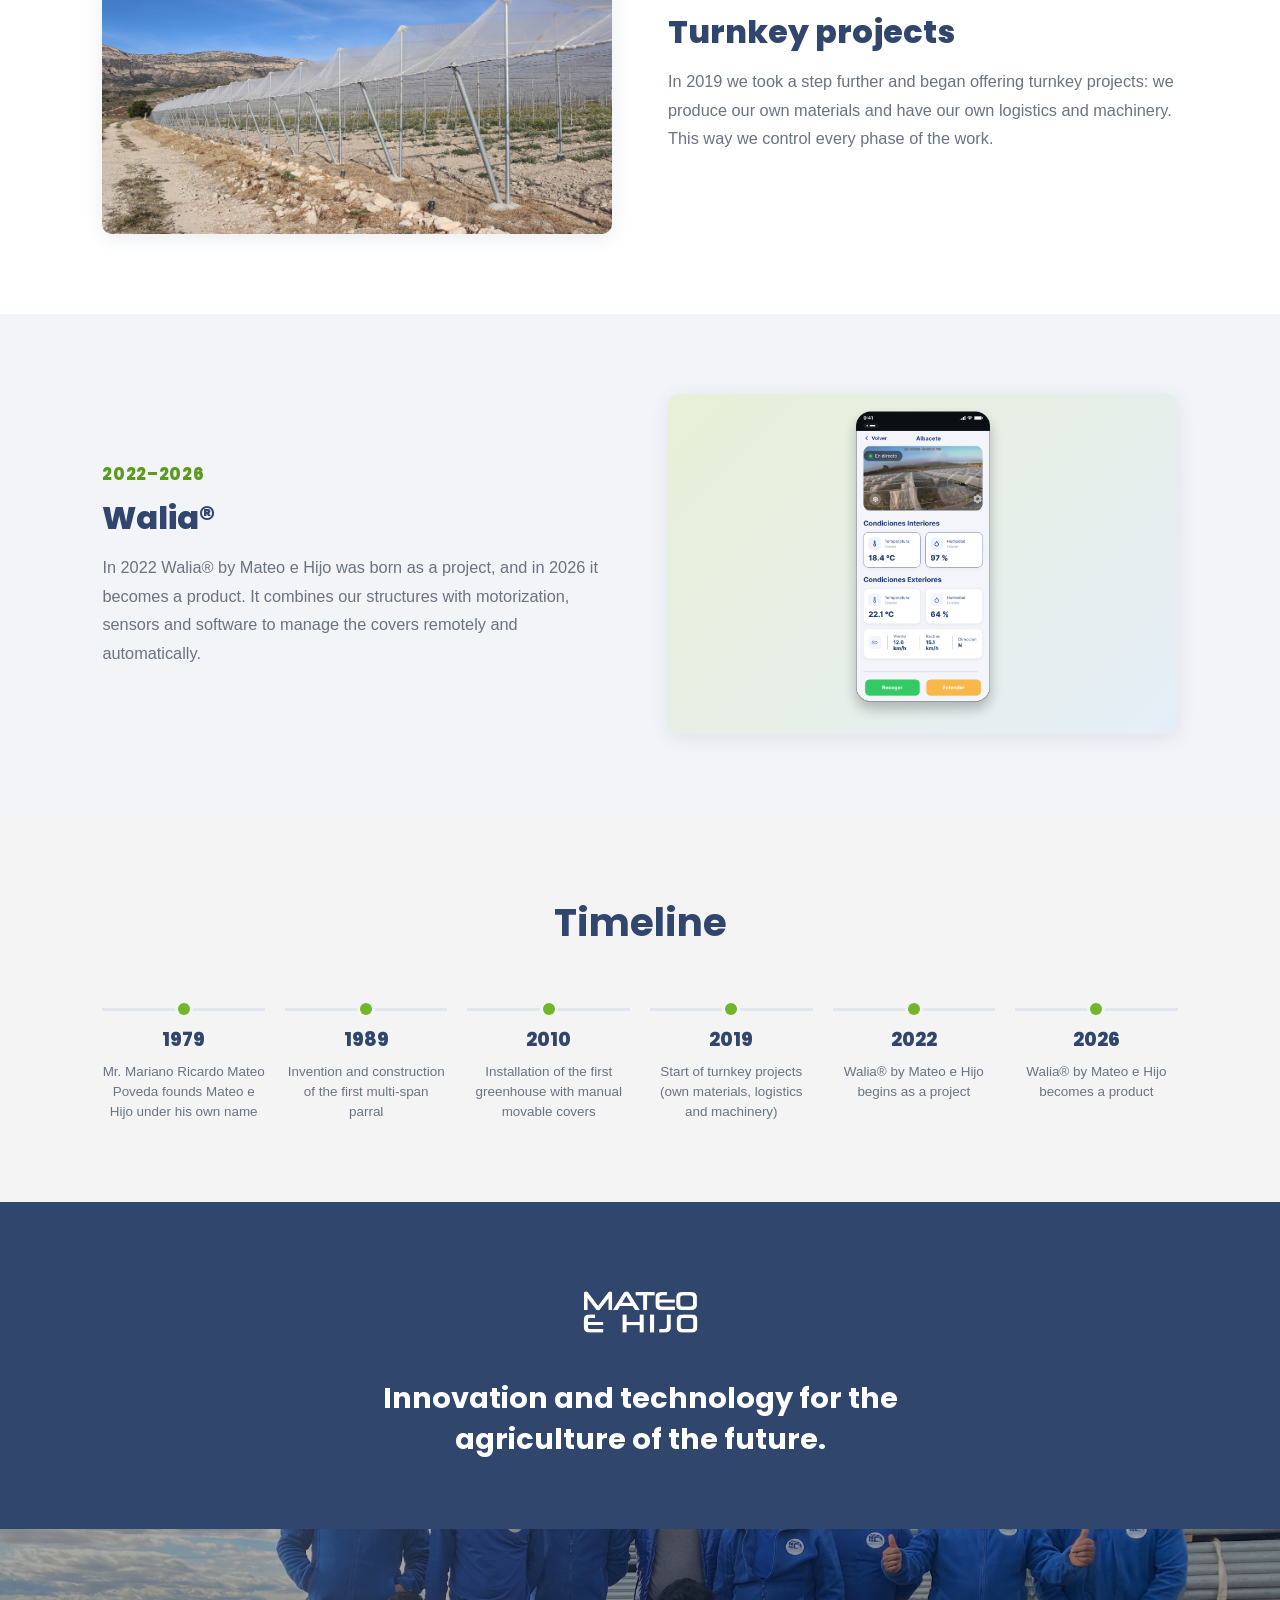
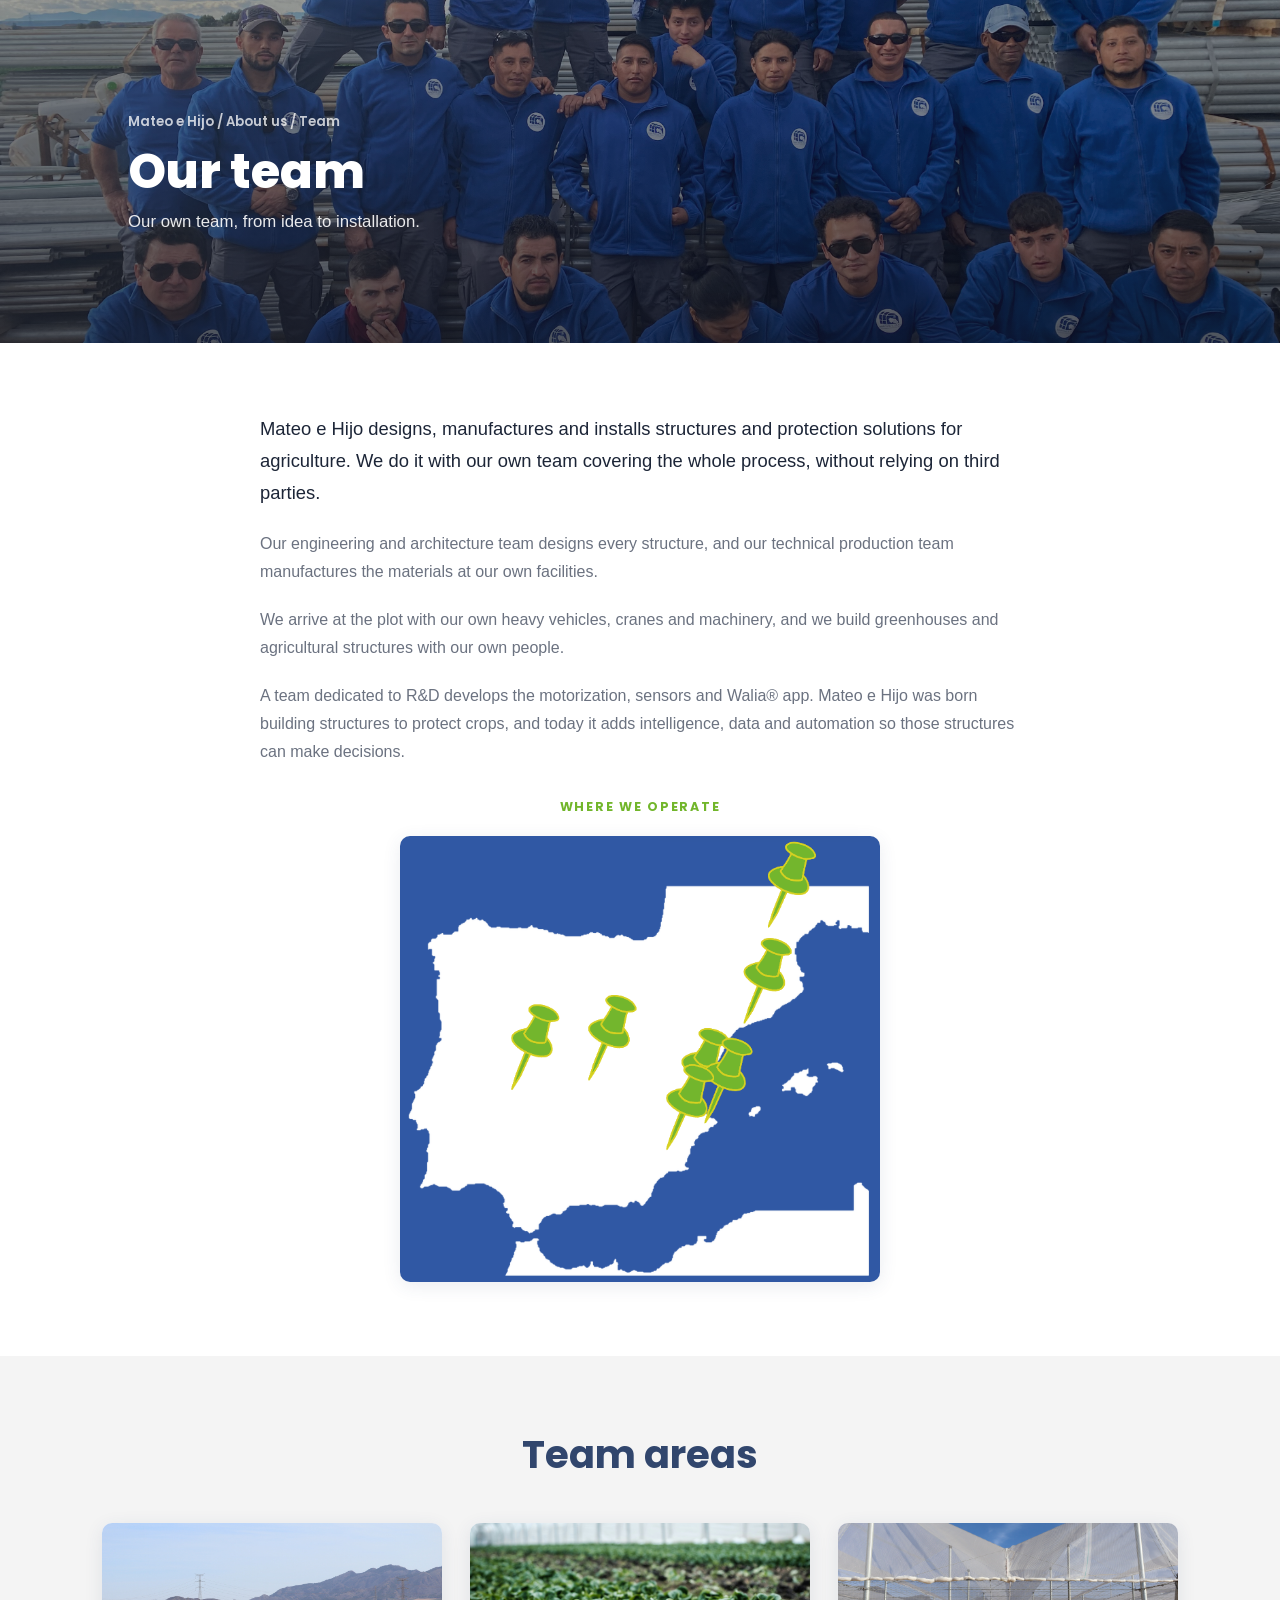
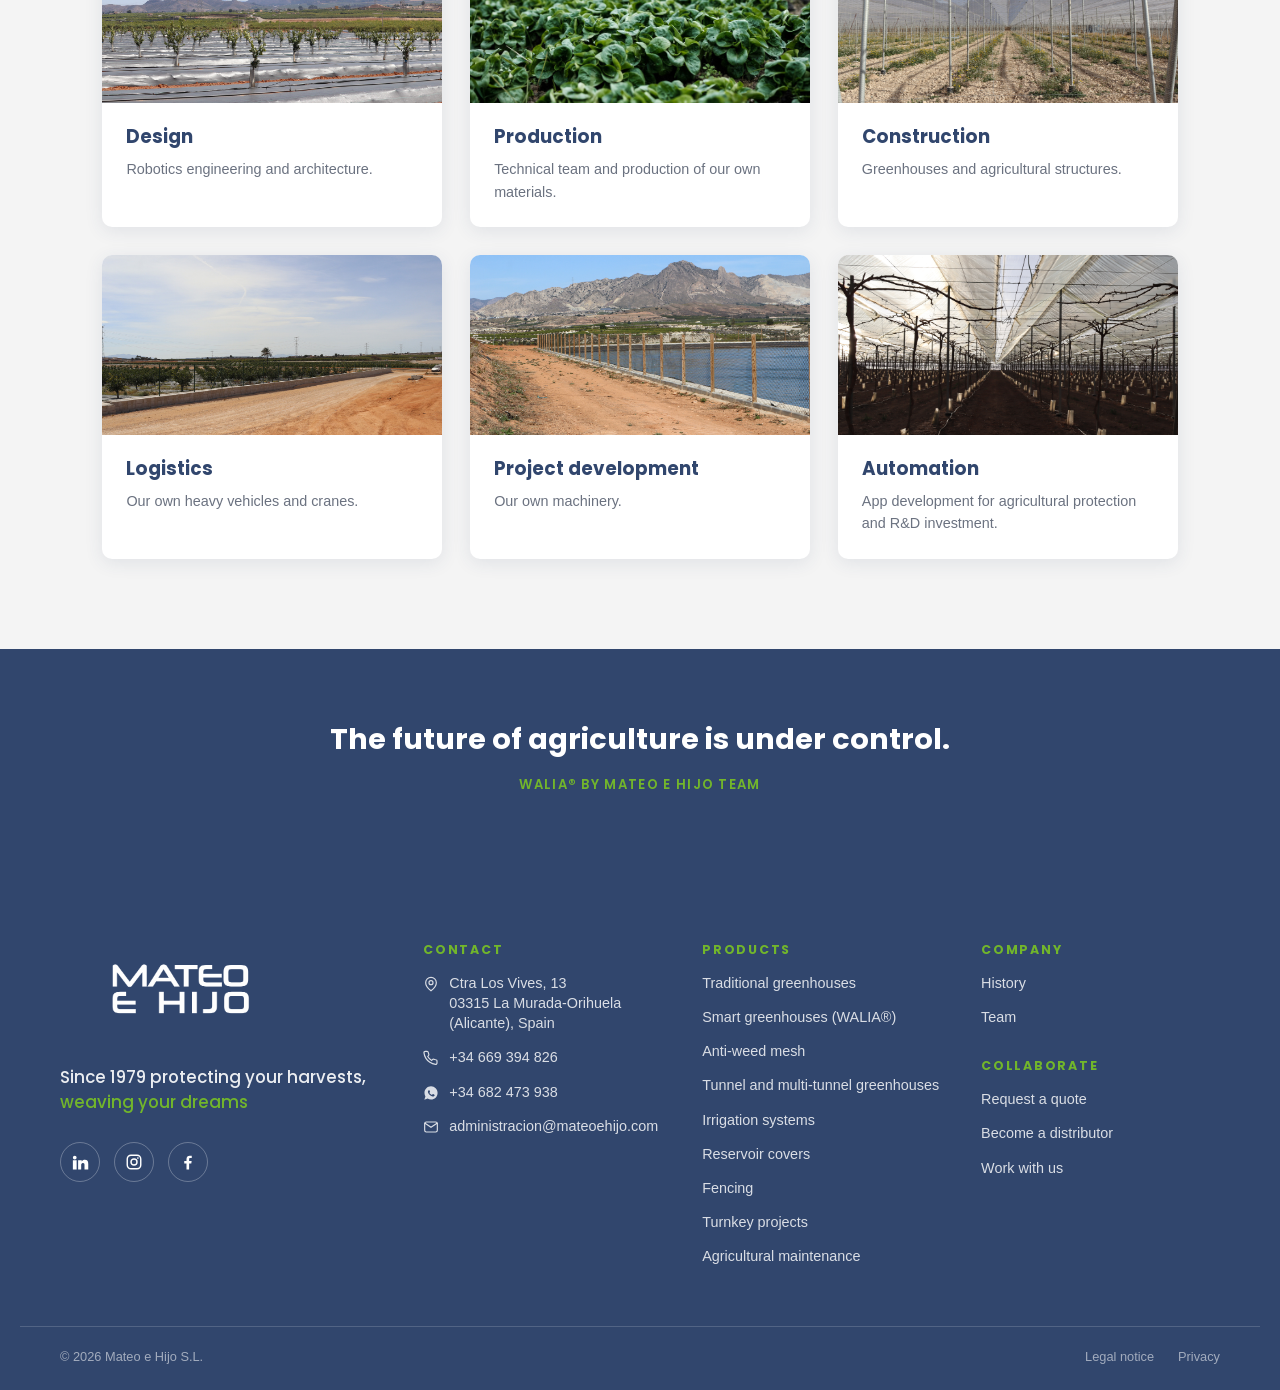
==== commit 6fe2c564: "design changes" ====
--- a/empresa/empresa.html
+++ b/empresa/empresa.html
@@ -5,6 +5,10 @@
 <meta name="viewport" content="width=device-width, initial-scale=1.0">
 <title>Quiénes somos — Historia y equipo | Mateo e Hijo</title>
 <meta name="description" content="Desde 1979, Mateo e Hijo diseña, fabrica e instala estructuras agrícolas y WALIA® con un equipo propio que cubre todo el proceso, de la idea a la instalación.">
+<link rel="icon" href="../favicon.ico" sizes="any">
+<link rel="icon" type="image/png" sizes="32x32" href="../assets/favicon-32x32.png">
+<link rel="icon" type="image/png" sizes="16x16" href="../assets/favicon-16x16.png">
+<link rel="apple-touch-icon" sizes="180x180" href="../assets/apple-touch-icon.png">
 <link rel="stylesheet" href="https://fonts.googleapis.com/css2?family=Poppins:wght@400;500;600;700;800&display=swap">
 <link rel="stylesheet" href="../styles.css?v=20261021">
 <link rel="stylesheet" href="empresa.css?v=20261021">
@@ -106,8 +110,8 @@
       <h2>Walia®</h2>
       <p data-i18n="empresa.waliaP"></p>
     </div>
-    <div class="emp-split-media">
-      <img src="../assets/walia-app.png" data-i18n-attr='{"alt":"empresa.waliaImgAlt"}' alt="Captura de la app Walia® controlando el estado de un invernadero desde el móvil">
+    <div class="emp-split-media emp-split-media-phone">
+      <img src="../assets/walia/app-2-dashboard.png" data-i18n-attr='{"alt":"empresa.waliaImgAlt"}' alt="Captura de la app Walia® controlando el estado de un invernadero desde el móvil">
     </div>
   </div>
 </section>
--- a/empresa/empresa.css
+++ b/empresa/empresa.css
@@ -19,6 +19,12 @@
 .emp-split { display: flex; flex-wrap: wrap; align-items: center; gap: 56px; max-width: 1180px; margin: 0 auto; }
 .emp-split-media, .emp-split-copy { flex: 1 1 380px; }
 .emp-split-media img { width: 100%; height: 340px; object-fit: cover; border-radius: var(--radius-md); box-shadow: var(--shadow-card); display: block; }
+.emp-split-media-phone {
+  display: flex; align-items: center; justify-content: center; height: 340px;
+  background: linear-gradient(135deg, rgba(191,224,99,.22), rgba(198,224,247,.3));
+  border-radius: var(--radius-md); box-shadow: var(--shadow-card); overflow: hidden;
+}
+.emp-split-media-phone img { width: auto; height: 94%; object-fit: contain; border-radius: 0; box-shadow: none; }
 .emp-split-year { font-family: var(--font-display); font-weight: 800; font-size: 1.05rem; color: var(--meh-green-deep); display: block; margin-bottom: 12px; letter-spacing: .04em; }
 .emp-split-copy h2 { font-family: var(--font-display); font-weight: 800; font-size: clamp(1.5rem, 2.8vw, 2rem); color: var(--meh-navy); margin: 0 0 16px; line-height: 1.2; }
 .emp-split-copy p { color: var(--meh-gray-500); font-size: 1.02rem; line-height: 1.75; margin: 0; }
@@ -75,6 +81,7 @@
   .emp-split { gap: 32px; }
   .emp-split-media { order: -1; }
   .emp-split-media img { height: 260px; }
+  .emp-split-media-phone { height: 260px; }
   .emp-timeline-section { padding: 56px 6%; }
   .emp-timeline { grid-template-columns: 1fr; gap: 28px; }
   .emp-team-intro { padding: 56px 6% 10px; }
